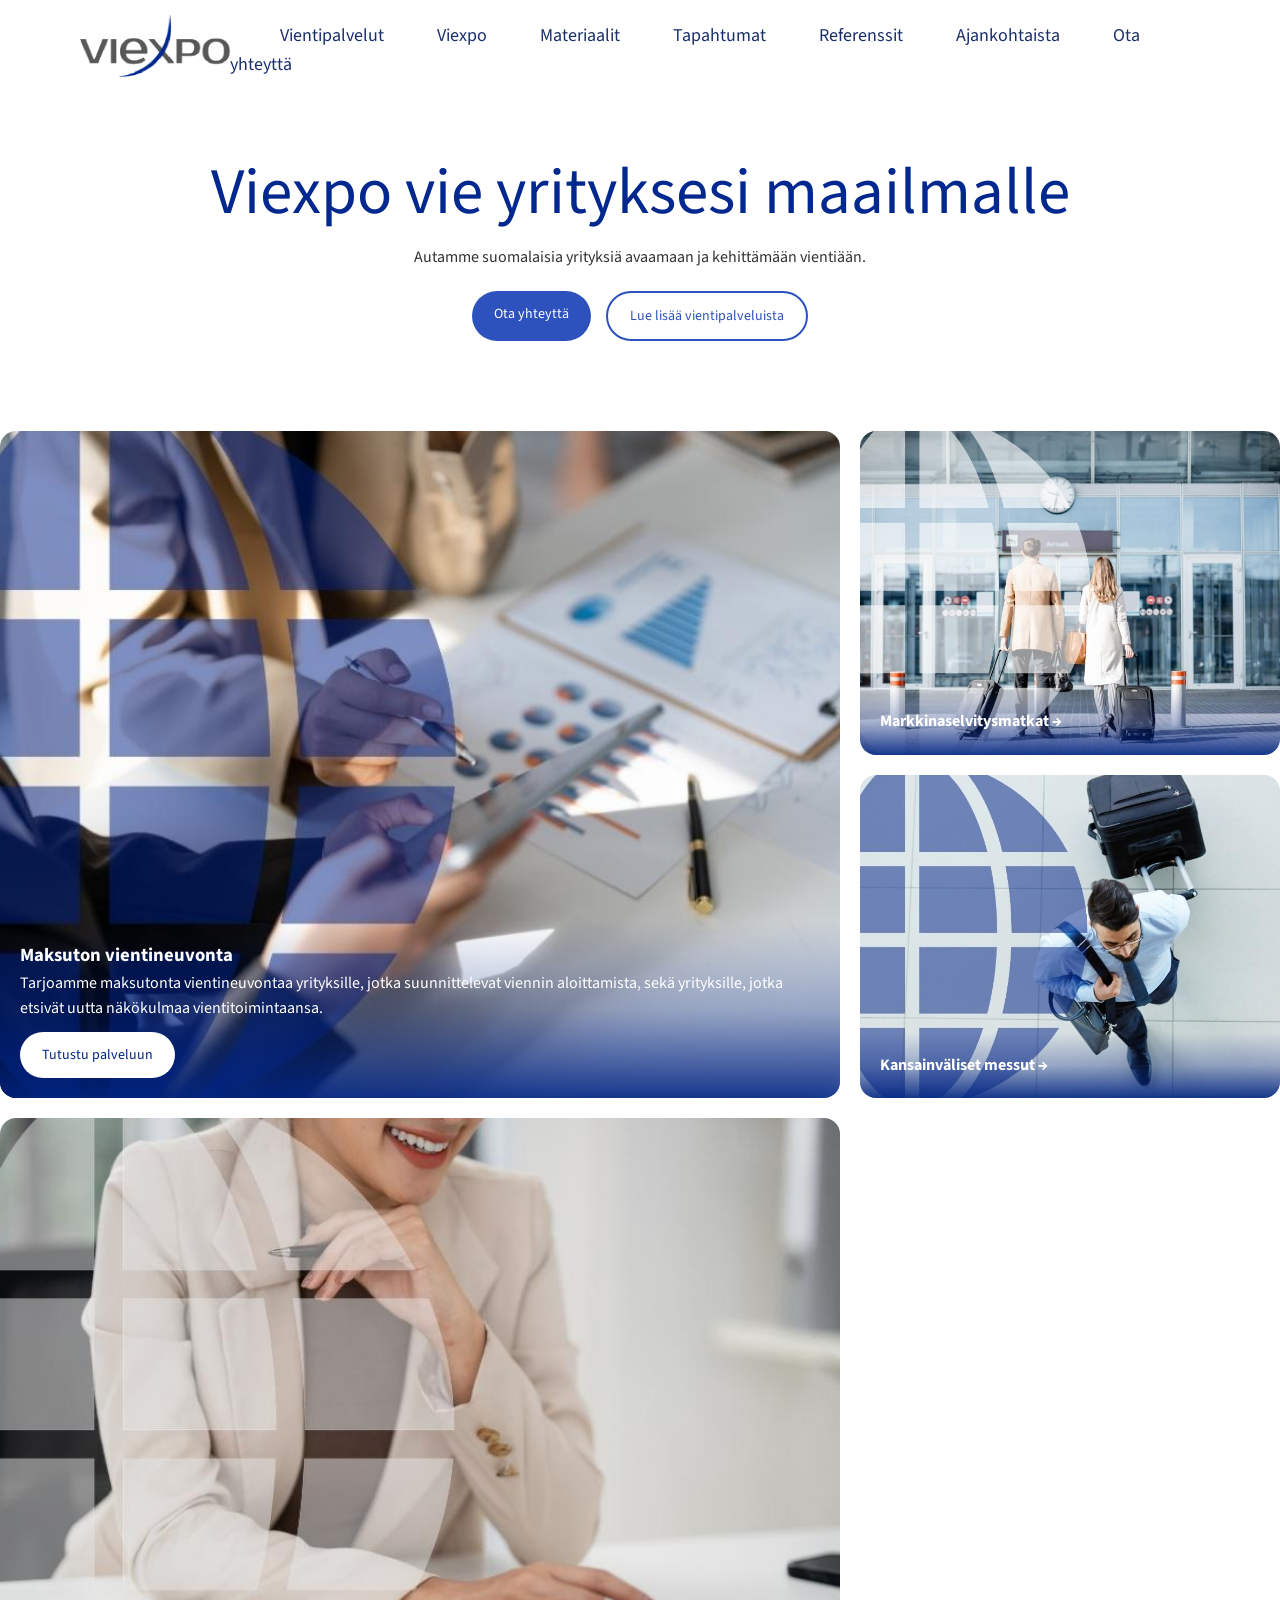
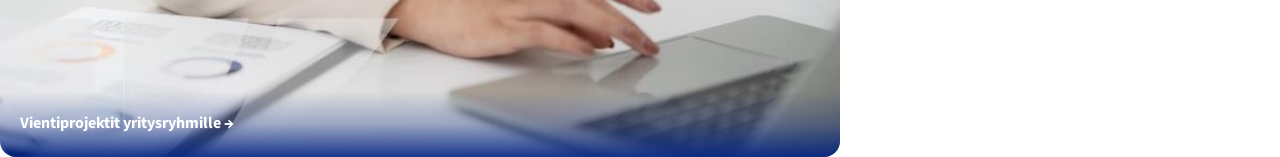
==== frontpage.html @ 3008dab7 "Front page added" ====
<!DOCTYPE html>
<html lang="en">
<head>
    <meta charset="UTF-8">
    <meta name="viewport" content="width=device-width, initial-scale=1.0">
    <title>Viexpo</title>
    <link href='https://fonts.googleapis.com/css?family=Source Sans 3' rel='stylesheet'>
    <link rel="stylesheet" href="frontpage.css">
</head>
<body>
    
<header class="header">
  <div class="container header-inner">
    <div class="logo">
      <img src="images/logo.jpg">
    </div>

    <input type="checkbox" id="menu-toggle">
    <label for="menu-toggle" class="menu-icon">
      <span></span>
      <span></span>
      <span></span>
    </label>
    
    <nav class="nav">
      <a href="#">Vientipalvelut</a>
      <a href="#">Viexpo</a>
      <a href="#">Materiaalit</a>
      <a href="#">Tapahtumat</a>
      <a href="#">Referenssit</a>
      <a href="#">Ajankohtaista</a>
      <a href="#">Ota yhteyttä</a>
    </nav>
  </div>
</header>

<section class="home-hero">
  <div class="hero-inner">

    <h1>Viexpo vie yrityksesi maailmalle</h1>

    <p>Autamme suomalaisia yrityksiä avaamaan ja kehittämään vientiään.</p>

    <div class="hero-buttons">
      <a href="#" class="button">Ota yhteyttä</a>
      <a href="#" class="button outline">Lue lisää vientipalveluista</a>
    </div>

  </div>
</section>

<section class="services container">

  <div class="grid">

    <div class="card large">
      <img src="images/vientineuvonta.jpg">
      <div class="overlay">
        <h3>Maksuton vientineuvonta</h3>
        <p>Tarjoamme maksutonta vientineuvontaa yrityksille, jotka suunnittelevat viennin aloittamista, sekä yrityksille, jotka etsivät uutta näkökulmaa vientitoimintaansa.</p>
        <a href="#" class="button light">Tutustu palveluun</a>
      </div>
    </div>

    <div class="card">
      <img src="images/markkinaselvitysmatkat.jpg">
      <div class="overlay">
        <h4>Markkinaselvitysmatkat →</h4>
      </div>
    </div>

    <div class="card">
      <img src="images/messut.jpg">
      <div class="overlay">
        <h4>Kansainväliset messut →</h4>
      </div>
    </div>

    <div class="card">
      <img src="images/vientiprojektit.jpg">
      <div class="overlay">
        <h4>Vientiprojektit yritysryhmille →</h4>
      </div>
    </div>

  </div>

</section>

</body>
</html>
---- frontpage.css ----
* {
  margin: 0;
  padding: 0;
  box-sizing: border-box;
}

#menu-toggle {
  display: none;
}

.menu-icon {
  display: none;
  flex-direction: column;
  cursor: pointer;
}

.menu-icon span {
  height: 3px;
  width: 25px;
  background: #012483;
  margin: 2px 0;
  display: block;
}

body {
  font-family: 'Source Sans 3', Arial, sans-serif;
  line-height: 1.6;
  background: #fff;
}

.container {
  width: 100%;
  max-width: 1300px;
  margin: auto;
}

.header .container {
  max-width: none; 
  width: 100%;
  padding: 15px 80px;     
}

.header-inner {
  display: flex;
  justify-content: space-between;
  align-items: center;
}

.logo img {
  width: 150px;   
  height: auto;
}

.nav a {
  margin-left: 50px;
  text-decoration: none;
  color: #1A2E6B;
  font-size: 18px;
}

.hero-card {
  display: flex;
}

.hero-text {
  background: #eef1f5;
  padding: 40px;
  border-radius: 16px;
  flex: 1;
}

.hero-text .breadcrumb {
  font-size: 24px;
  color: #012483;
}

.hero-text h1 {
  font-size: 42px;
  color: #012483;
  margin: 0px;
}

.hero-text p {
  font-size: 16px;
  max-width: 500px;
}

.button {
  display: inline-block;
  margin-top: 20px;
  padding: 12px 22px;
  background: #2e52bd;
  color: white;
  text-decoration: none;
  border-radius: 999px;
  font-size: 14px;
}

.hero-image {
  flex: 1;
}

.hero-image img {
  width: 100%;
  height: 100%;
  object-fit: cover;
  border-radius: 15px;
}

.image-row {
  display: flex;
  justify-content: left;
  gap: 10px;
  margin-bottom: 10px;
}

.image-row img {
  width: 100%;
  max-width: 300px; 
}

.content {
  margin: 60px auto;
  font-size: 16px;
  margin-bottom: 50px;
}

.content-inner {
  max-width: 800px;   
  margin: 0 auto;
  text-align: center;
}

.content h3 {
  font-size: 28px;
  color: #012483;
  text-align: left;
  font-weight: normal;
}

.text-block {
  text-align: left;   
}

.text-block p {
  margin-bottom: 15px;
  line-height: 1.7;
}

.footer {
  background: #012483;
  color: white;
  padding: 60px 40px 20px;
  position: relative;
  overflow: hidden;
  border-radius: 50px 50px 0 0;
}

.footer-container {
  display: flex;
  justify-content: space-between;
  gap: 40px;
  max-width: 1300px;
  margin: 0 auto;
}

.footer-left img {
  height: 100px;
  margin-bottom: 10px;
}

.tagline {
  margin-bottom: 20px;
  font-size: 20px;
  opacity: 0.9;
}

.footer-middle {
  display: flex;
  gap: 150px;
}

.column p {
  margin-bottom: 20px;
  font-size: 16px;
  line-height: 1.6;
}

.link {
  margin-top: 10px;
  cursor: pointer;
}

.footer-form {
  background: #fff;
  color: #111;
  padding: 25px;
  width: 350px;
}

.footer-form h3 {
  font-size: 14px;
  margin-bottom: 15px;
  color: #00288e;
}

.footer-form input {
  width: 100%;
  padding: 12px;
  margin-bottom: 20px;
  border-radius: 20px;
  border: 1px solid #ccc;
  outline: none;
}

.footer-form button {
  width: 100%;
  padding: 12px;
  border: none;
  background: #012483;
  color: white;
  border-radius: 25px;
  cursor: pointer;
}

.footer-bottom {
  text-align: center;
  margin-top: 100px;
  font-size: 16px;
}

.grid {
  display: grid;
  grid-template-columns: 2fr 1fr;
  grid-template-rows: auto auto;
  gap: 20px;
}

.card.large {
  grid-row: span 2;
}

.card {
  position: relative;
  border-radius: 16px;
  overflow: hidden;
}

.card img {
  width: 100%;
  height: 100%;
  object-fit: cover;
}

.overlay {
  position: absolute;
  bottom: 0;
  left: 0;
  width: 100%;
  padding: 20px;
  color: white; 
  background: linear-gradient(
    to top,
    rgba(1, 36, 131, 0.9),
    rgba(1, 36, 131, 0.3),
    transparent
  );
}

.button.light {
  background: white;
  color: #012483;
  margin-top: 10px;
}

.home-hero {
  padding: 40px;
  text-align: center;
  position: relative;
}

.home-hero h1 {
  font-size: 65px;
  color: #00288e;
  font-weight: normal;
}

.home-hero p {
  font-size: 16px;
  color: #333;
}

.hero-buttons {
  display: flex;
  justify-content: center;
  gap: 15px;
  flex-wrap: wrap;
  margin-bottom: 50px;
}

.button.outline {
  background: transparent;
  border: 2px solid #2e52bd;
  color: #2e52bd;
}

@media (max-width: 900px) {

  .container {
  width: 100%;
  max-width: 1100px;
  margin: 0 auto;
  padding: 0 15px; 
  }

  .header-inner {
    flex-direction: row;          
    justify-content: space-between;
    align-items: center;
  }

  .hero-card {
    flex-direction: column;
    margin-bottom: 50px;
  }

  .hero-image {
    aspect-ratio: 16 / 9;
    order: -1; 
  }

  .hero-image img {
  width: 100%;
  height: 100%;
  object-fit: cover;
  }

  .hero-text h1 {
    font-size: 28px;
  }

  .image-row {
    display: flex;
    flex-direction: row;
    gap: 12px;
  }

  .image-row img {
    width: 48%;
    max-width: none;
  }

  .content {
    margin-bottom: 50px;
  }

  .footer-container {
    flex-direction: column;
  }

  .footer-middle {
    display: block;
  }

  .footer-form {
    width: 100%;
  }
}

@media (max-width: 1024px) {

  .header .container {
    padding: 15px 20px;
  }

  .header-inner {
    display: flex;
    justify-content: space-between;
    align-items: center;
  }

  .menu-icon {
    display: flex;
    margin-left: auto;
  }

  .nav {
    position: absolute;
    top: 70px;
    left: 0;
    width: 100%;
    background: white;
    flex-direction: column;
    display: none;
    padding: 20px;
  }

  #menu-toggle:checked + .menu-icon + .nav {
    display: flex;
  }

}
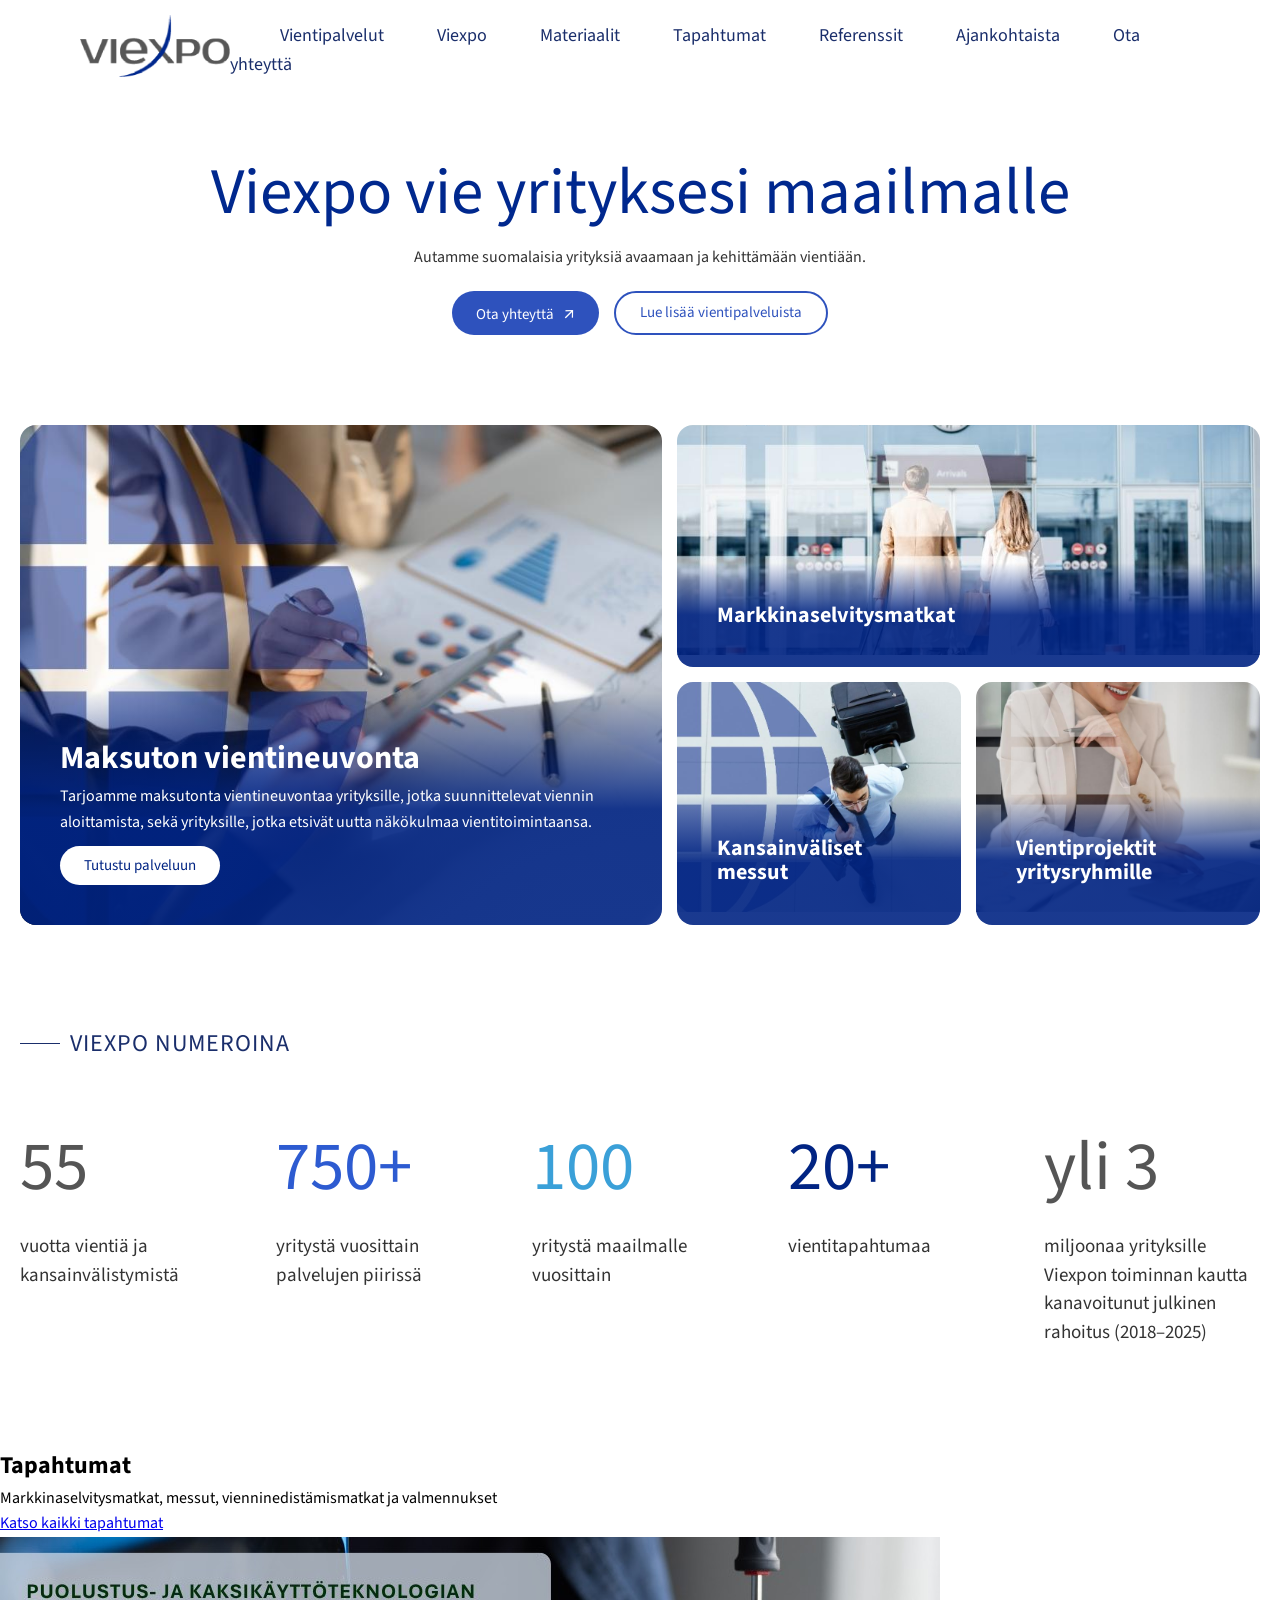
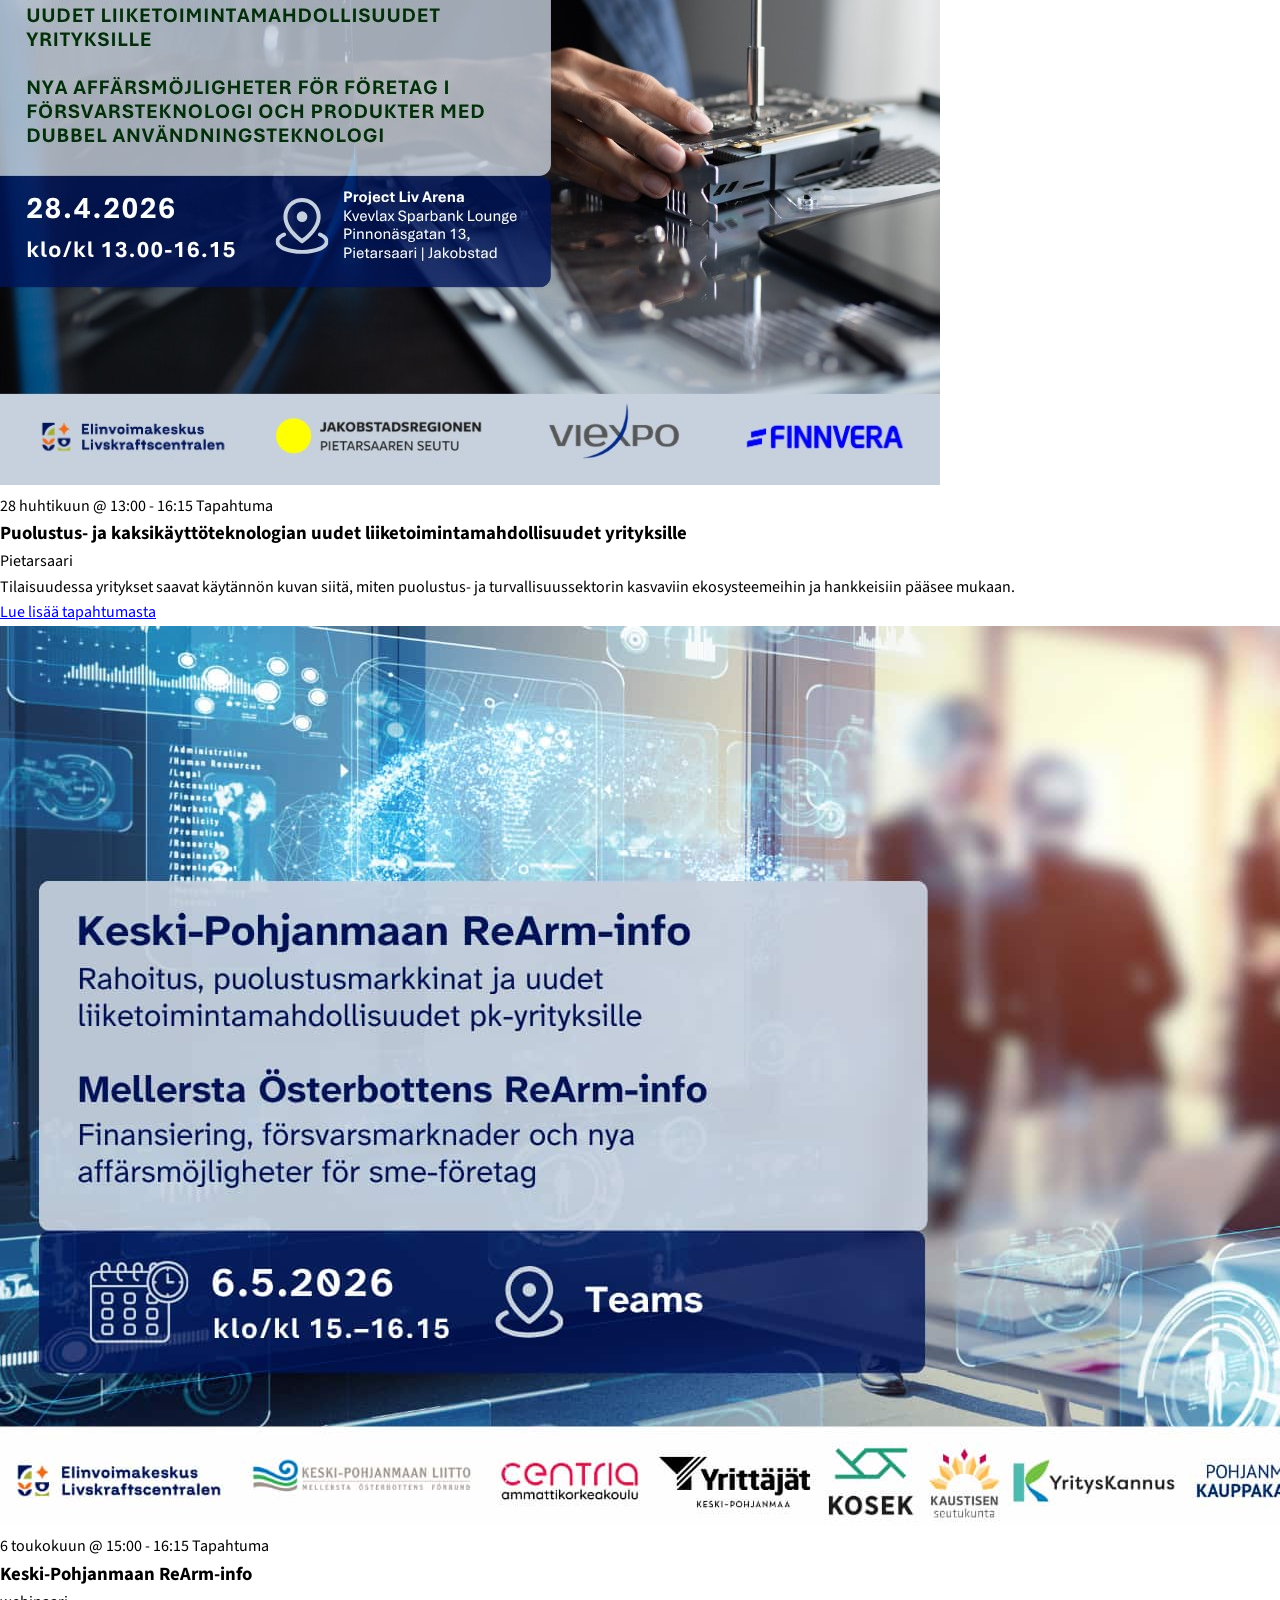
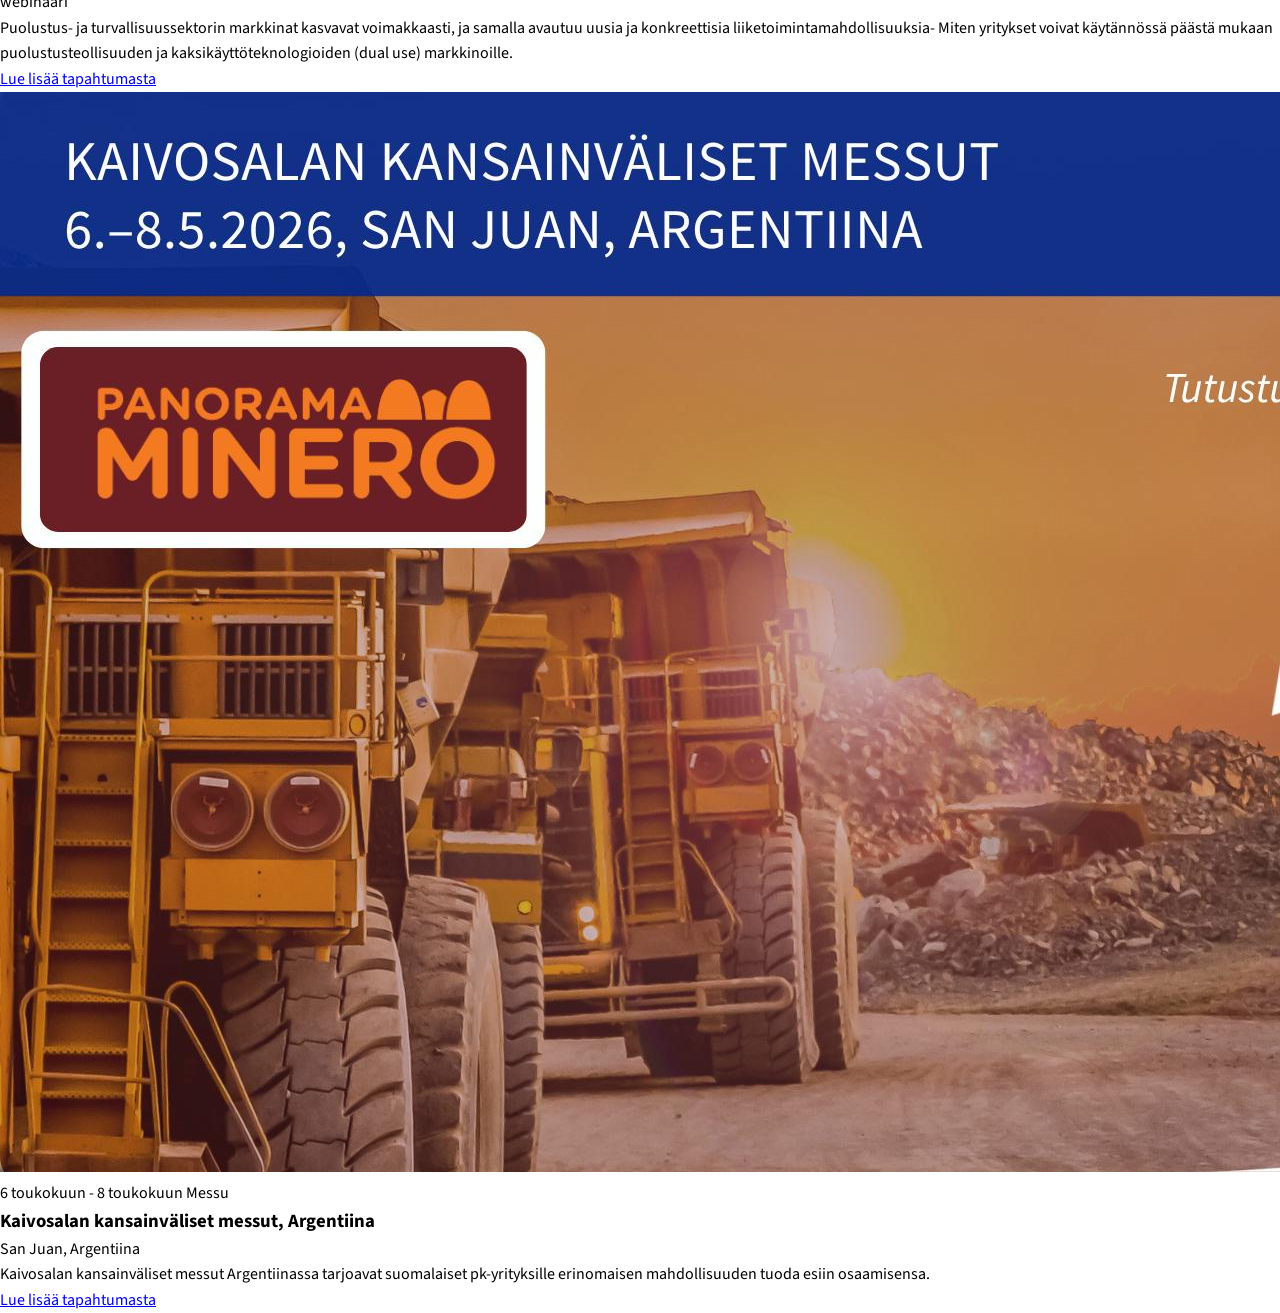
==== commit 4c154675: "New sections added" ====
--- a/frontpage.html
+++ b/frontpage.html
@@ -42,49 +42,164 @@
     <p>Autamme suomalaisia yrityksiä avaamaan ja kehittämään vientiään.</p>
 
     <div class="hero-buttons">
-      <a href="#" class="button">Ota yhteyttä</a>
+      <a href="#" class="button">Ota yhteyttä &nbsp; <span style='font-size:20px;'>&#8599;</span></a>
       <a href="#" class="button outline">Lue lisää vientipalveluista</a>
     </div>
 
   </div>
 </section>
 
-<section class="services container">
-
-  <div class="grid">
+<section class="services">
+  <div class="services-container">
+    <div class="services-grid">
 
     <div class="card large">
       <img src="images/vientineuvonta.jpg">
       <div class="overlay">
-        <h3>Maksuton vientineuvonta</h3>
+        <h2>Maksuton vientineuvonta</h2>
         <p>Tarjoamme maksutonta vientineuvontaa yrityksille, jotka suunnittelevat viennin aloittamista, sekä yrityksille, jotka etsivät uutta näkökulmaa vientitoimintaansa.</p>
         <a href="#" class="button light">Tutustu palveluun</a>
       </div>
     </div>
 
-    <div class="card">
-      <img src="images/markkinaselvitysmatkat.jpg">
-      <div class="overlay">
-        <h4>Markkinaselvitysmatkat →</h4>
-      </div>
-    </div>
-
-    <div class="card">
-      <img src="images/messut.jpg">
-      <div class="overlay">
-        <h4>Kansainväliset messut →</h4>
-      </div>
-    </div>
-
-    <div class="card">
-      <img src="images/vientiprojektit.jpg">
-      <div class="overlay">
-        <h4>Vientiprojektit yritysryhmille →</h4>
-      </div>
-    </div>
-
-  </div>
-
+    <div class="right-grid">
+
+      <div class="card">
+        <img src="images/markkinaselvitysmatkat.jpg">
+        <div class="overlay">
+          <h3>Markkinaselvitysmatkat</h3>
+        </div>
+      </div>
+
+      <div class="bottom-grid">
+        <div class="card">
+          <img src="images/messut.jpg">
+          <div class="overlay">
+            <h3>Kansainväliset messut</h3>
+          </div>
+        </div>
+
+        <div class="card">
+          <img src="images/vientiprojektit.jpg">
+          <div class="overlay">
+            <h3>Vientiprojektit yritysryhmille</h3>
+          </div>
+        </div>
+      </div>
+
+    </div>
+
+    </div>
+  </div>
+</section>
+
+<section class="numbers">
+  <div class="numbers-container">
+
+    <div class="numbers-header">
+      <span class="line"></span>
+      <p>VIEXPO NUMEROINA</p>
+    </div>
+
+    <div class="numbers-grid">
+
+      <div class="number-item">
+        <h2>55</h2>
+        <p>vuotta vientiä ja kansainvälistymistä</p>
+      </div>
+
+      <div class="number-item">
+        <h2>750+</h2>
+        <p>yritystä vuosittain palvelujen piirissä</p>
+      </div>
+
+      <div class="number-item">
+        <h2>100</h2>
+        <p>yritystä maailmalle vuosittain</p>
+      </div>
+
+      <div class="number-item">
+        <h2>20+</h2>
+        <p>vientitapahtumaa</p>
+      </div>
+
+      <div class="number-item">
+        <h2>yli 3</h2>
+        <p>miljoonaa yrityksille Viexpon toiminnan kautta kanavoitunut julkinen rahoitus (2018–2025)</p>
+      </div>
+
+    </div>
+
+  </div>
+</section>
+
+<section class="events">
+  <div class="events-container">
+
+    <div class="events-header">
+      <h2>Tapahtumat</h2>
+      <p class="subtitle">
+        Markkinaselvitysmatkat, messut, vienninedistämismatkat ja valmennukset
+      </p>
+      <a href="#" class="all-link">Katso kaikki tapahtumat</a>
+    </div>
+
+    <div class="events-grid">
+
+      <div class="event-card">
+        <img src="images/tapahtuma1.jpg" alt="">
+
+        <div class="event-body">
+          <div class="meta">
+            <span>28 huhtikuun @ 13:00 - 16:15</span>
+            <span class="badge">Tapahtuma</span>
+          </div>
+
+          <h3>Puolustus- ja kaksikäyttöteknologian uudet liiketoimintamahdollisuudet yrityksille</h3>
+
+          <p class="location">Pietarsaari</p>
+
+          <p class="desc">
+            Tilaisuudessa yritykset saavat käytännön kuvan siitä, miten puolustus- ja turvallisuussektorin kasvaviin ekosysteemeihin ja hankkeisiin pääsee mukaan.
+          </p>
+
+          <a href="#" class="read-more">Lue lisää tapahtumasta</a>
+        </div>
+      </div>
+
+      <div class="event-card">
+        <img src="images/tapahtuma2.jpg" alt="">
+        <div class="event-body">
+          <div class="meta">
+            <span>6 toukokuun @ 15:00 - 16:15</span>
+            <span class="badge">Tapahtuma</span>
+          </div>
+
+          <h3>Keski-Pohjanmaan ReArm-info</h3>
+          <p class="location">webinaari</p>
+          <p class="desc">Puolustus- ja turvallisuussektorin markkinat kasvavat voimakkaasti, ja samalla avautuu uusia ja konkreettisia liiketoimintamahdollisuuksia- Miten yritykset voivat käytännössä päästä mukaan puolustusteollisuuden ja kaksikäyttöteknologioiden (dual use) markkinoille.</p>
+          <a href="#" class="read-more">Lue lisää tapahtumasta</a>
+        </div>
+      </div>
+
+      <div class="event-card">
+        <img src="images/tapahtuma3.jpg" alt="">
+        <div class="event-body">
+          <div class="meta">
+            <span>6 toukokuun - 8 toukokuun</span>
+            <span class="badge blue">Messu</span>
+          </div>
+
+          <h3>Kaivosalan kansainväliset messut, Argentiina</h3>
+          <p class="location">San Juan, Argentiina</p>
+          <p class="desc">Kaivosalan kansainväliset messut Argentiinassa tarjoavat suomalaiset pk-yrityksille erinomaisen mahdollisuuden tuoda esiin osaamisensa.</p>
+          <a href="#" class="read-more">Lue lisää tapahtumasta</a>
+        </div>
+      </div>
+
+    </div>
+
+  </div>
 </section>
 
 </body>
--- a/frontpage.css
+++ b/frontpage.css
@@ -58,93 +58,16 @@
   font-size: 18px;
 }
 
-.hero-card {
-  display: flex;
-}
-
-.hero-text {
-  background: #eef1f5;
-  padding: 40px;
-  border-radius: 16px;
-  flex: 1;
-}
-
-.hero-text .breadcrumb {
-  font-size: 24px;
-  color: #012483;
-}
-
-.hero-text h1 {
-  font-size: 42px;
-  color: #012483;
-  margin: 0px;
-}
-
-.hero-text p {
-  font-size: 16px;
-  max-width: 500px;
-}
-
 .button {
   display: inline-block;
   margin-top: 20px;
-  padding: 12px 22px;
+  padding: 12px 24px;
   background: #2e52bd;
   color: white;
   text-decoration: none;
   border-radius: 999px;
-  font-size: 14px;
-}
-
-.hero-image {
-  flex: 1;
-}
-
-.hero-image img {
-  width: 100%;
-  height: 100%;
-  object-fit: cover;
-  border-radius: 15px;
-}
-
-.image-row {
-  display: flex;
-  justify-content: left;
-  gap: 10px;
-  margin-bottom: 10px;
-}
-
-.image-row img {
-  width: 100%;
-  max-width: 300px; 
-}
-
-.content {
-  margin: 60px auto;
-  font-size: 16px;
-  margin-bottom: 50px;
-}
-
-.content-inner {
-  max-width: 800px;   
-  margin: 0 auto;
-  text-align: center;
-}
-
-.content h3 {
-  font-size: 28px;
-  color: #012483;
-  text-align: left;
-  font-weight: normal;
-}
-
-.text-block {
-  text-align: left;   
-}
-
-.text-block p {
-  margin-bottom: 15px;
-  line-height: 1.7;
+  font-size: 15px;
+  line-height: 1;
 }
 
 .footer {
@@ -169,12 +92,6 @@
   margin-bottom: 10px;
 }
 
-.tagline {
-  margin-bottom: 20px;
-  font-size: 20px;
-  opacity: 0.9;
-}
-
 .footer-middle {
   display: flex;
   gap: 150px;
@@ -229,15 +146,38 @@
   font-size: 16px;
 }
 
-.grid {
+.services-container {
+  max-width: 1300px;   
+  margin: 0 auto;     
+  padding: 0 20px;     
+}
+
+.services-grid {
   display: grid;
-  grid-template-columns: 2fr 1fr;
-  grid-template-rows: auto auto;
-  gap: 20px;
-}
-
-.card.large {
-  grid-row: span 2;
+  grid-template-columns: 1.1fr 1fr;
+  gap: 15px;
+}
+
+.services-grid h2{
+  font-size: 32px;
+}
+
+.services-grid h3{
+  font-size: 22px;
+  line-height: 1.1;
+  
+}
+
+.right-grid {
+  display: grid;
+  grid-template-rows: 1fr 1fr;
+  gap: 15px;
+}
+
+.bottom-grid {
+  display: grid;
+  grid-template-columns: 1fr 1fr;
+  gap: 15px;
 }
 
 .card {
@@ -248,8 +188,16 @@
 
 .card img {
   width: 100%;
+  height: 230px;
+  object-fit: cover;
+}
+
+.card.large {
+  height: 500px;
+}
+
+.card.large img {
   height: 100%;
-  object-fit: cover;
 }
 
 .overlay {
@@ -257,14 +205,67 @@
   bottom: 0;
   left: 0;
   width: 100%;
-  padding: 20px;
-  color: white; 
+  padding: 40px;
+  color: white;
+
   background: linear-gradient(
     to top,
     rgba(1, 36, 131, 0.9),
-    rgba(1, 36, 131, 0.3),
+    rgba(1, 36, 131, 0.9),
     transparent
   );
+}
+
+.numbers {
+  padding: 100px 20px;
+}
+
+.numbers-container {
+  max-width: 1300px;
+  margin: 0 auto;
+}
+
+.numbers-header {
+  display: flex;
+  align-items: center;
+  gap: 10px;
+  margin-bottom: 50px;
+}
+
+.numbers-header .line {
+  width: 40px;
+  height: 1px;
+  background: #1a2e6b;
+}
+
+.numbers-header p {
+  color: #1a2e6b;
+  font-size: 24px;
+  letter-spacing: 1px;
+}
+
+.numbers-grid {
+  display: grid;
+  grid-template-columns: repeat(5, 1fr);
+  gap: 40px;
+}
+
+.number-item h2 {
+  font-size: 69px;
+  font-weight: 400;
+  margin-bottom: 10px;
+}
+
+.number-item:nth-child(1) h2 { color: #555; }
+.number-item:nth-child(2) h2 { color: #2d5bd1; }
+.number-item:nth-child(3) h2 { color: #3aa0d8; }
+.number-item:nth-child(4) h2 { color: #012483; }
+.number-item:nth-child(5) h2 { color: #555; }
+
+.number-item p {
+  font-size: 19px;
+  color: #333;
+  line-height: 1.5;
 }
 
 .button.light {
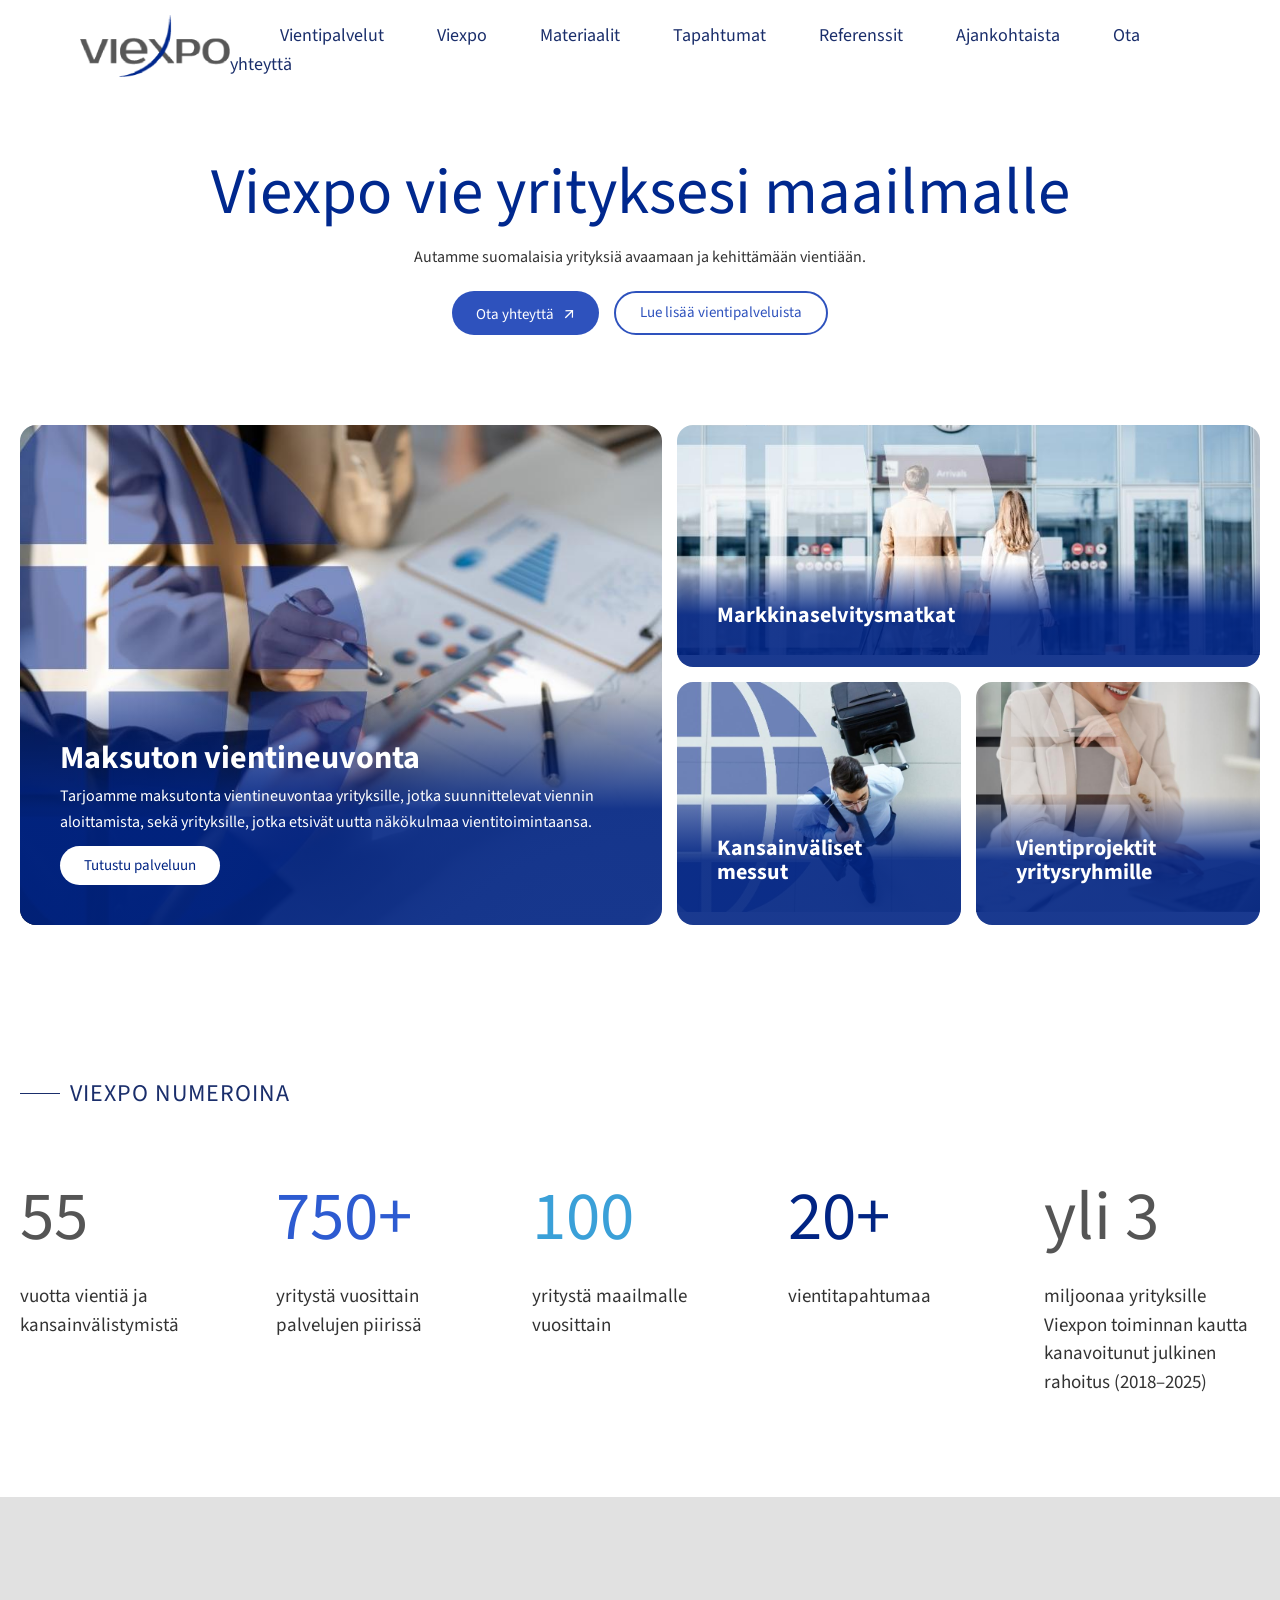
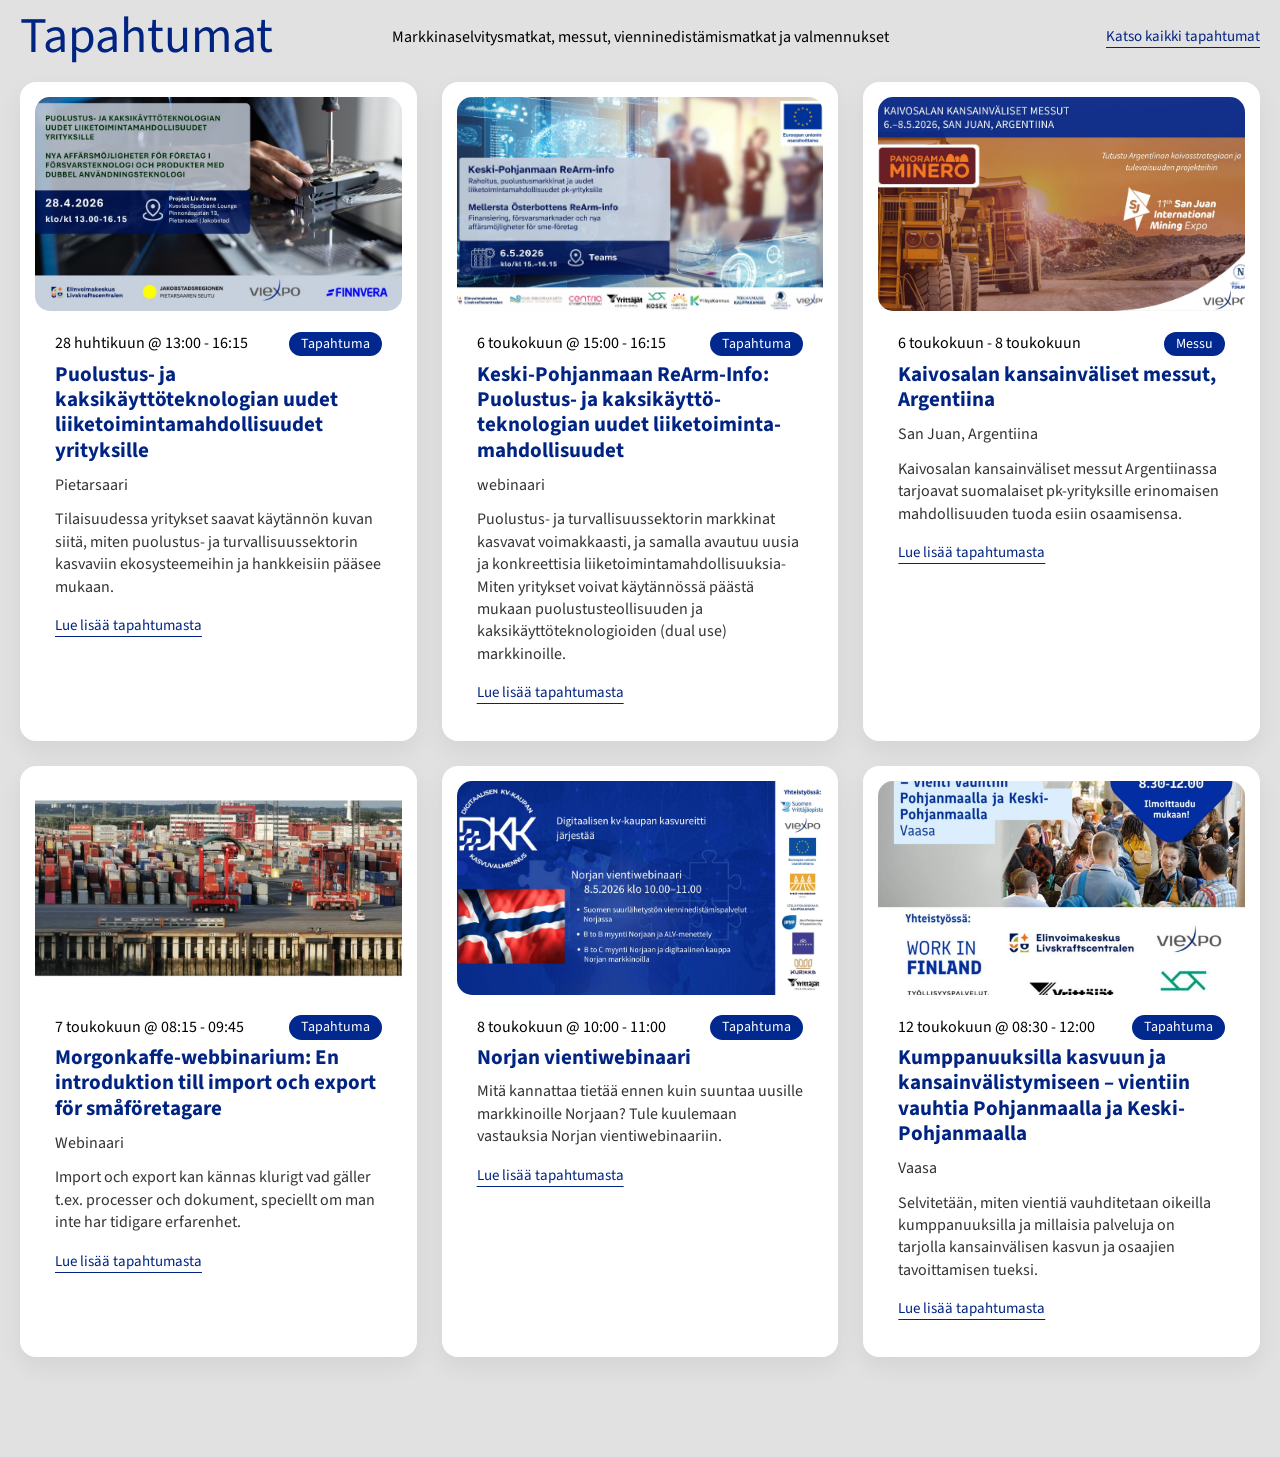
==== commit 3277bc0d: "Content added" ====
--- a/frontpage.html
+++ b/frontpage.html
@@ -175,7 +175,7 @@
             <span class="badge">Tapahtuma</span>
           </div>
 
-          <h3>Keski-Pohjanmaan ReArm-info</h3>
+          <h3>Keski-Pohjanmaan ReArm-Info: Puolustus- ja kaksikäyttö­teknologian uudet liiketoiminta­mahdollisuudet</h3>
           <p class="location">webinaari</p>
           <p class="desc">Puolustus- ja turvallisuussektorin markkinat kasvavat voimakkaasti, ja samalla avautuu uusia ja konkreettisia liiketoimintamahdollisuuksia- Miten yritykset voivat käytännössä päästä mukaan puolustusteollisuuden ja kaksikäyttöteknologioiden (dual use) markkinoille.</p>
           <a href="#" class="read-more">Lue lisää tapahtumasta</a>
@@ -187,7 +187,7 @@
         <div class="event-body">
           <div class="meta">
             <span>6 toukokuun - 8 toukokuun</span>
-            <span class="badge blue">Messu</span>
+            <span class="badge">Messu</span>
           </div>
 
           <h3>Kaivosalan kansainväliset messut, Argentiina</h3>
@@ -197,6 +197,54 @@
         </div>
       </div>
 
+      <div class="event-card">
+        <img src="images/tapahtuma4.jpg" alt="">
+
+        <div class="event-body">
+          <div class="meta">
+            <span>7 toukokuun @ 08:15 - 09:45</span>
+            <span class="badge">Tapahtuma</span>
+          </div>
+
+          <h3>Morgonkaffe-webbinarium: En introduktion till import och export för småföretagare</h3>
+
+          <p class="location">Webinaari</p>
+
+          <p class="desc">Import och export kan kännas klurigt vad gäller t.ex. processer och dokument, speciellt om man inte har tidigare erfarenhet.</p>
+
+          <a href="#" class="read-more">Lue lisää tapahtumasta</a>
+        </div>
+      </div>
+
+      <div class="event-card">
+        <img src="images/tapahtuma5.jpg" alt="">
+        <div class="event-body">
+          <div class="meta">
+            <span>8 toukokuun @ 10:00 - 11:00</span>
+            <span class="badge">Tapahtuma</span>
+          </div>
+
+          <h3>Norjan vientiwebinaari</h3>
+          <p class="desc">Mitä kannattaa tietää ennen kuin suuntaa uusille markkinoille Norjaan? Tule kuulemaan vastauksia Norjan vientiwebinaariin.</p>
+          <a href="#" class="read-more">Lue lisää tapahtumasta</a>
+        </div>
+      </div>
+
+      <div class="event-card">
+        <img src="images/tapahtuma6.jpg" alt="">
+        <div class="event-body">
+          <div class="meta">
+            <span>12 toukokuun @ 08:30 - 12:00</span>
+            <span class="badge blue">Tapahtuma</span>
+          </div>
+
+          <h3>Kumppanuuksilla kasvuun ja kansainvälistymiseen – vientiin vauhtia Pohjanmaalla ja Keski-Pohjanmaalla</h3>
+          <p class="location">Vaasa</p>
+          <p class="desc">Selvitetään, miten vientiä vauhditetaan oikeilla kumppanuuksilla ja millaisia palveluja on tarjolla kansainvälisen kasvun ja osaajien tavoittamisen tueksi.</p>
+          <a href="#" class="read-more">Lue lisää tapahtumasta</a>
+        </div>
+      </div>
+
     </div>
 
   </div>
--- a/frontpage.css
+++ b/frontpage.css
@@ -229,6 +229,7 @@
   display: flex;
   align-items: center;
   gap: 10px;
+  margin-top: 50px;
   margin-bottom: 50px;
 }
 
@@ -266,6 +267,112 @@
   font-size: 19px;
   color: #333;
   line-height: 1.5;
+}
+
+.events {
+  padding: 100px 20px;
+  background: #E1E1E1;
+}
+
+.events-container {
+  max-width: 1300px;
+  margin: 0 auto;
+}
+
+.events-header {
+  display: grid;
+  grid-template-columns: 1fr 2fr 1fr;
+  align-items: center;
+  margin-bottom: 5px;
+}
+
+.events-header h2 {
+  font-size: 50px;
+  color: #012483;
+  font-weight: normal;
+}
+
+.subtitle {
+  text-align: center;
+  font-size: 16px;
+}
+
+.all-link {
+  text-align: right;
+  font-size: 15px;
+  color: #012483;
+  text-decoration: underline;
+  text-underline-offset: 6px;
+}
+
+.events-grid {
+  display: grid;
+  grid-template-columns: repeat(3, 1fr);
+  gap: 25px;
+}
+
+.event-card {
+  background: #fff;
+  border-radius: 16px;
+  overflow: hidden;
+  box-shadow: 0 10px 25px rgba(0,0,0,0.06);
+  display: flex;
+  flex-direction: column;
+  padding: 15px;
+}
+
+.event-card img {
+  width: 100%;
+  height: 214px;
+  object-fit: cover;
+  border-radius: 15px;
+}
+
+.event-body {
+  padding: 20px;
+}
+
+.meta {
+  display: flex;
+  justify-content: space-between;
+  align-items: center;
+  font-size: 16px;
+  margin-bottom: 5px;
+}
+
+.badge {
+  background: #00288e;
+  color: white;
+  padding: 1px 12px;
+  border-radius: 20px;
+  font-size: 14px;
+}
+
+.event-body h3 {
+  font-size: 21px;
+  margin-bottom: 10px;
+  color: #012483;
+  line-height: 1.2;
+}
+
+.location {
+  font-size: 16px;
+  color: #333;
+  margin-bottom: 10px;
+}
+
+.desc {
+  font-size: 16px;
+  color: #333;
+  margin-bottom: 15px;
+  line-height: 1.4;
+}
+
+.read-more {
+  font-size: 15px;
+  color: #012483;
+  text-decoration: underline;
+  text-underline-offset: 6px;
 }
 
 .button.light {
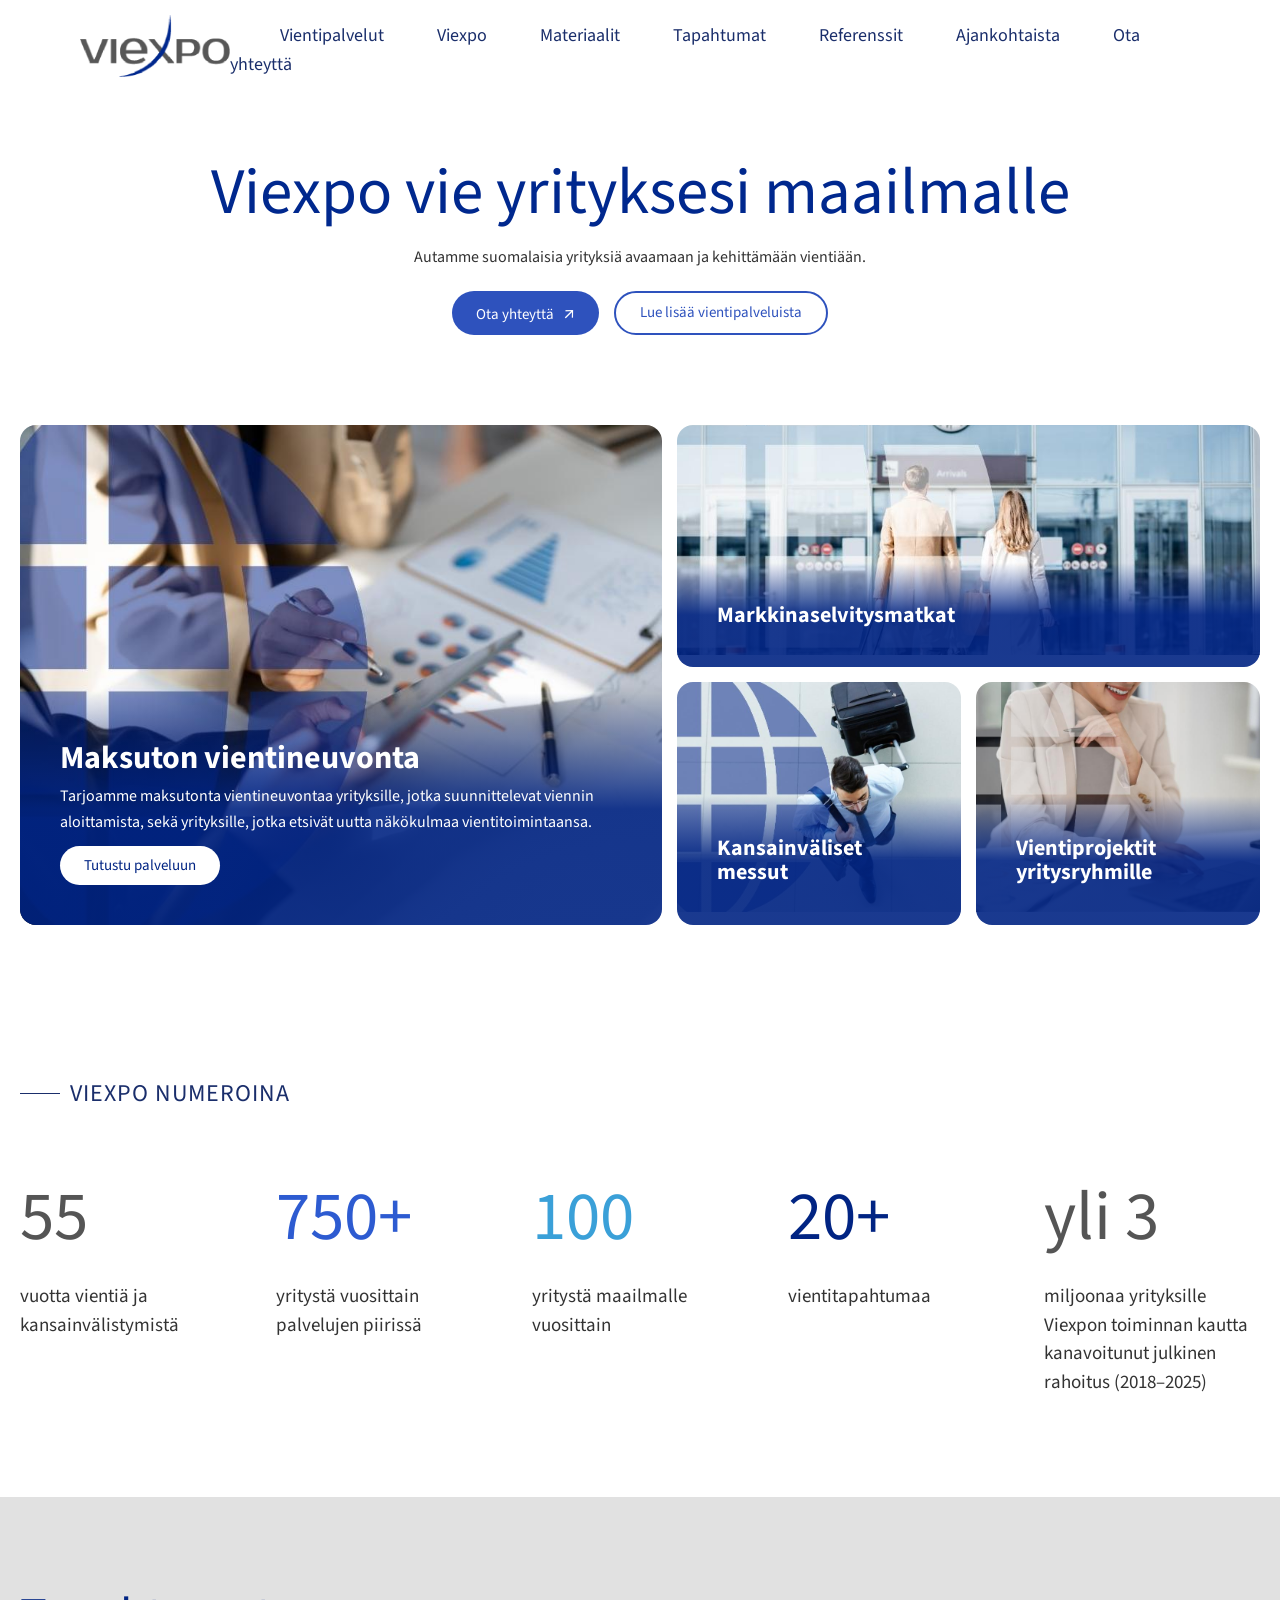
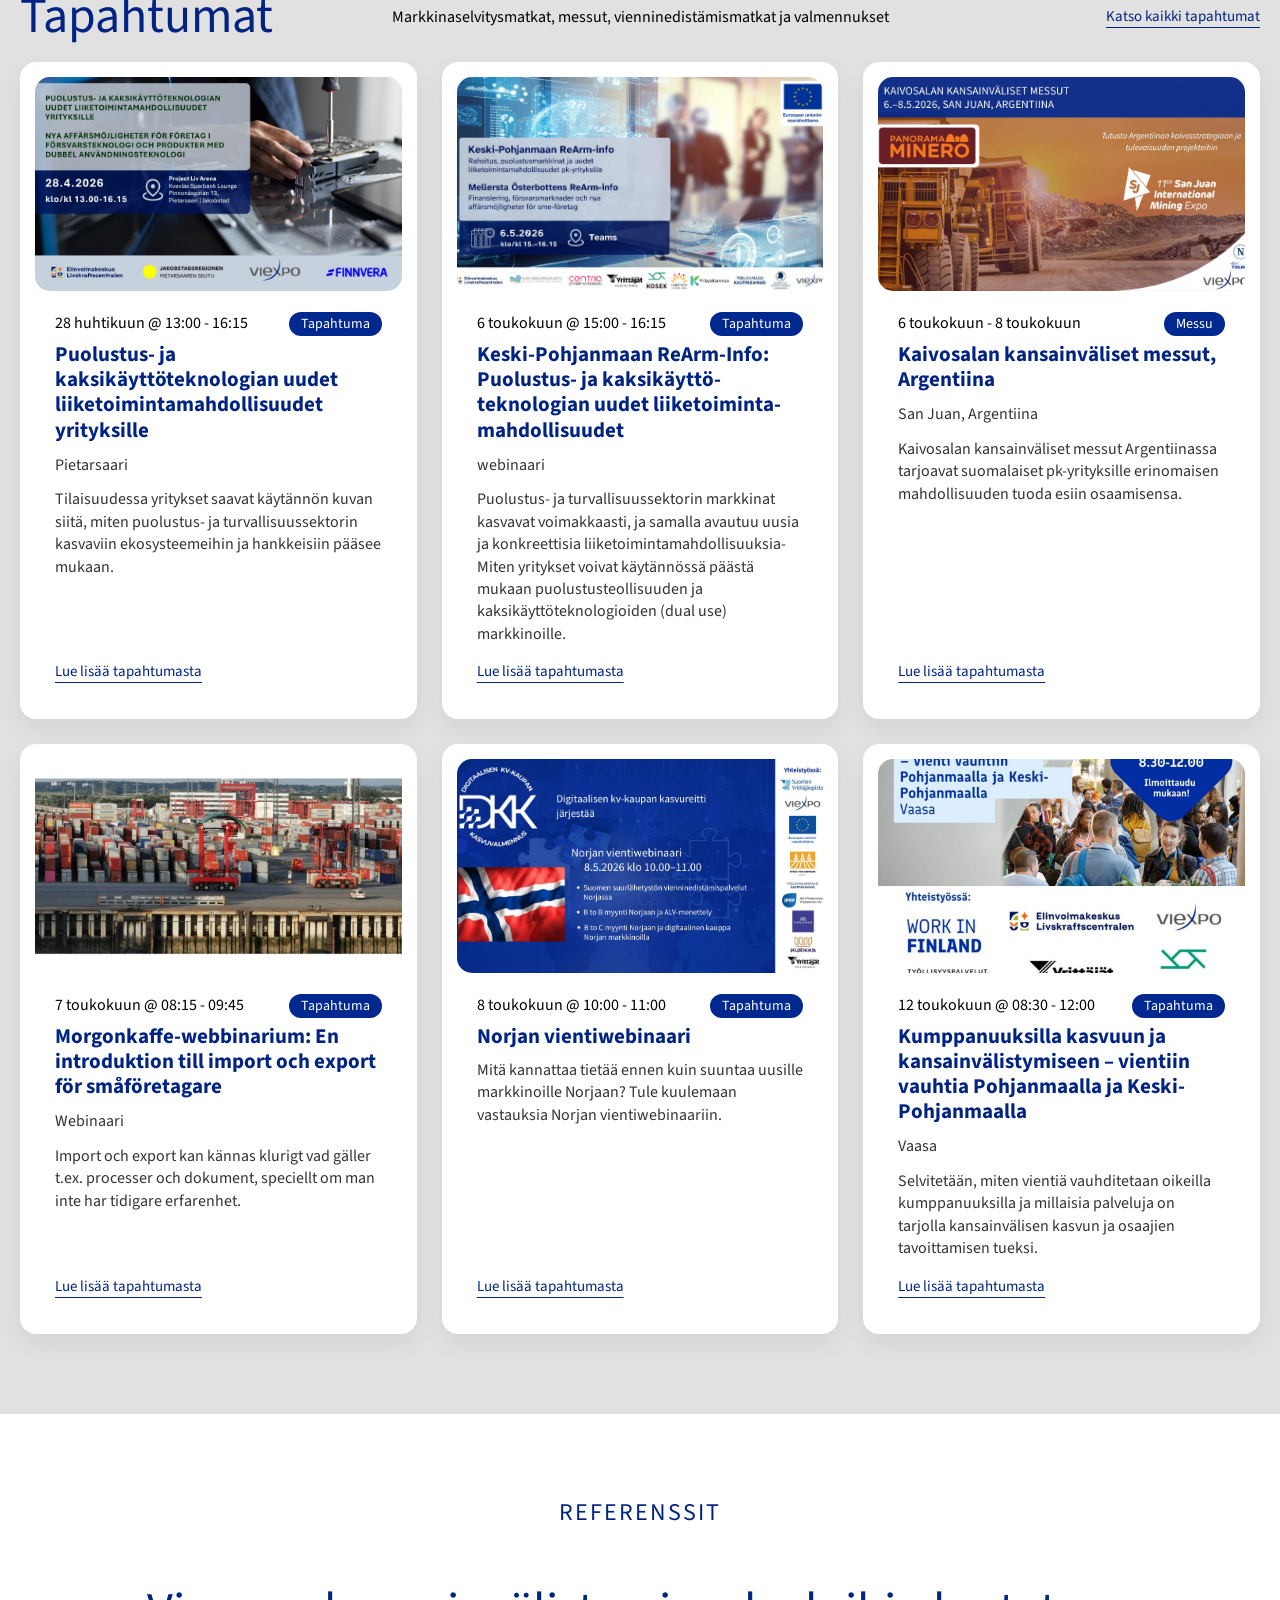
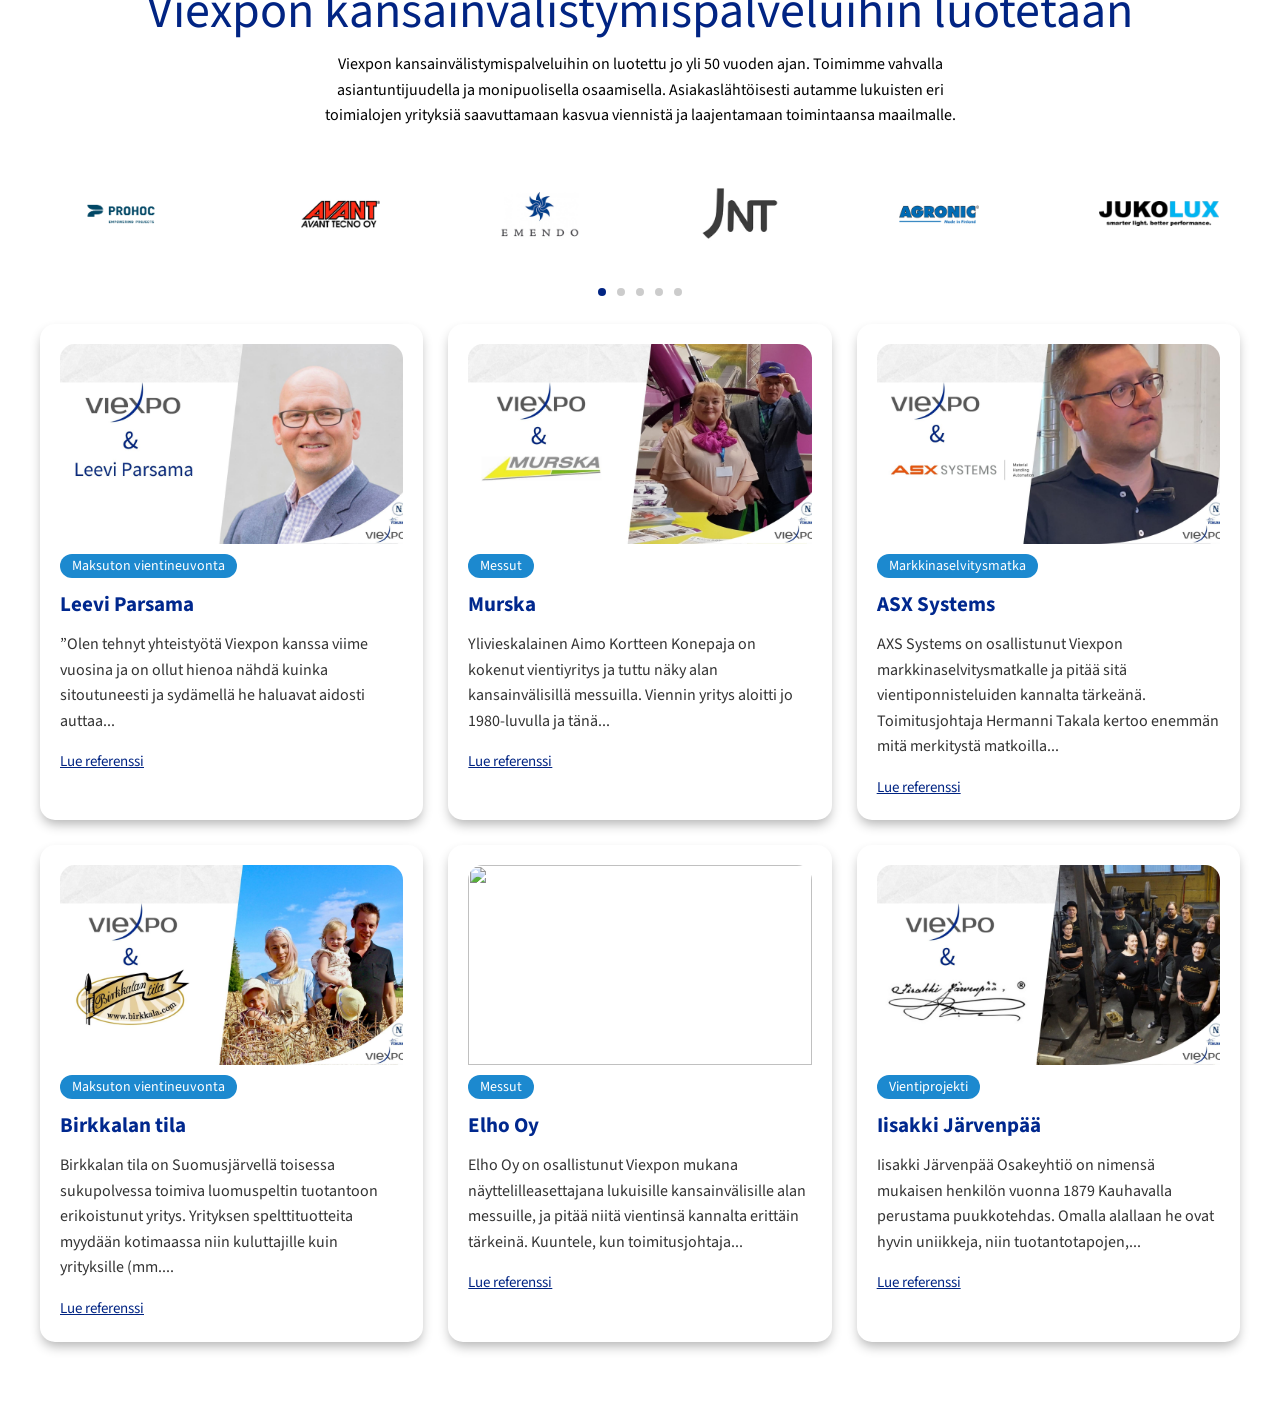
==== commit a9796bb4: "New section added" ====
--- a/frontpage.html
+++ b/frontpage.html
@@ -250,5 +250,120 @@
   </div>
 </section>
 
+<section class="references">
+
+  <div class="references-container">
+
+    <div class="ref-header">
+      <p class="ref-label">REFERENSSIT</p>
+      <h2>Viexpon kansainvälistymispalveluihin luotetaan</h2>
+      <p class="ref-desc">
+        Viexpon kansainvälistymispalveluihin on luotettu jo yli 50 vuoden ajan. Toimimme vahvalla asiantuntijuudella ja monipuolisella osaamisella. Asiakaslähtöisesti autamme lukuisten eri toimialojen yrityksiä saavuttamaan kasvua viennistä ja laajentamaan toimintaansa maailmalle.
+      </p>
+    </div>
+
+    <div class="ref-logos">
+      <img src="images/prohoc.png">
+      <img src="images/avant.png">
+      <img src="images/emendo.png">
+      <img src="images/jnt.png">
+      <img src="images/agronic.png">
+      <img src="images/jukolux.png">
+    </div>
+
+    <div class="ref-dots">
+      <span class="active"></span>
+      <span></span>
+      <span></span>
+      <span></span>
+      <span></span>
+    </div>
+
+    <div class="ref-grid">
+
+      <div class="ref-card">
+        <img src="images/Leevi-Parsama.jpg">
+
+        <div class="ref-body">
+          <span class="tag">Maksuton vientineuvonta</span>
+          <h3>Leevi Parsama</h3>
+
+          <p>”Olen tehnyt yhteistyötä Viexpon kanssa viime vuosina ja on ollut hienoa nähdä kuinka sitoutuneesti ja sydämellä he haluavat aidosti auttaa...</p>
+
+          <a href="#">Lue referenssi</a>
+        </div>
+      </div>
+
+      <div class="ref-card">
+        <img src="images/Murska.jpg">
+
+        <div class="ref-body">
+          <span class="tag">Messut</span>
+          <h3>Murska</h3>
+
+          <p>Ylivieskalainen Aimo Kortteen Konepaja on kokenut vientiyritys ja tuttu näky alan kansainvälisillä messuilla. Viennin yritys aloitti jo 1980-luvulla ja tänä...</p>
+
+          <a href="#">Lue referenssi</a>
+        </div>
+      </div>
+
+      <div class="ref-card">
+        <img src="images/ASX-Systems.jpg">
+
+        <div class="ref-body">
+          <span class="tag">Markkinaselvitysmatka</span>
+          <h3>ASX Systems</h3>
+
+          <p>AXS Systems on osallistunut Viexpon markkinaselvitysmatkalle ja pitää sitä vientiponnisteluiden kannalta tärkeänä. Toimitusjohtaja Hermanni Takala kertoo enemmän mitä merkitystä matkoilla...</p>
+
+          <a href="#">Lue referenssi</a>
+        </div>
+      </div>
+
+      <div class="ref-card">
+        <img src="images/Birkkala.jpg">
+
+        <div class="ref-body">
+          <span class="tag">Maksuton vientineuvonta</span>
+          <h3>Birkkalan tila</h3>
+
+          <p>Birkkalan tila on Suomusjärvellä toisessa sukupolvessa toimiva luomuspeltin tuotantoon erikoistunut yritys. Yrityksen spelttituotteita myydään kotimaassa niin kuluttajille kuin yrityksille (mm....</p>
+
+          <a href="#">Lue referenssi</a>
+        </div>
+      </div>
+
+      <div class="ref-card">
+        <img src="images/Elho.jpg">
+
+        <div class="ref-body">
+          <span class="tag">Messut</span>
+          <h3>Elho Oy</h3>
+
+          <p>Elho Oy on osallistunut Viexpon mukana näyttelilleasettajana lukuisille kansainvälisille alan messuille, ja pitää niitä vientinsä kannalta erittäin tärkeinä. Kuuntele, kun toimitusjohtaja...</p>
+
+          <a href="#">Lue referenssi</a>
+        </div>
+      </div>
+
+      <div class="ref-card">
+        <img src="images/iisakki.jpg">
+
+        <div class="ref-body">
+          <span class="tag">Vientiprojekti</span>
+          <h3>Iisakki Järvenpää</h3>
+
+          <p>Iisakki Järvenpää Osakeyhtiö on nimensä mukaisen henkilön vuonna 1879 Kauhavalla perustama puukkotehdas. Omalla alallaan he ovat hyvin uniikkeja, niin tuotantotapojen,...</p>
+
+          <a href="#">Lue referenssi</a>
+        </div>
+      </div>
+
+    </div>
+
+  </div>
+
+</section>
+
 </body>
 </html>
--- a/frontpage.css
+++ b/frontpage.css
@@ -1,3 +1,4 @@
+/* Runko */
 * {
   margin: 0;
   padding: 0;
@@ -70,6 +71,7 @@
   line-height: 1;
 }
 
+/* Footer */
 .footer {
   background: #012483;
   color: white;
@@ -146,6 +148,7 @@
   font-size: 16px;
 }
 
+/* Palvelut */
 .services-container {
   max-width: 1300px;   
   margin: 0 auto;     
@@ -216,6 +219,7 @@
   );
 }
 
+/* Viexpo numeroina */
 .numbers {
   padding: 100px 20px;
 }
@@ -269,8 +273,9 @@
   line-height: 1.5;
 }
 
+/* Tapahtumat */
 .events {
-  padding: 100px 20px;
+  padding: 80px 20px;
   background: #E1E1E1;
 }
 
@@ -330,6 +335,9 @@
 
 .event-body {
   padding: 20px;
+  display: flex;
+  flex-direction: column;
+  flex: 1;
 }
 
 .meta {
@@ -373,6 +381,7 @@
   color: #012483;
   text-decoration: underline;
   text-underline-offset: 6px;
+  margin-top: auto;
 }
 
 .button.light {
@@ -410,6 +419,120 @@
   background: transparent;
   border: 2px solid #2e52bd;
   color: #2e52bd;
+}
+
+/* Referenssit */
+.references {
+  padding: 80px 20px;
+  background: #FFF;
+  text-align: center;
+}
+
+.references-container {
+  max-width: 1200px;
+  margin: 0 auto;
+}
+
+.ref-label {
+  font-size: 24px;
+  color: #012483;
+  letter-spacing: 2px;
+  margin-bottom: 40px;
+}
+
+.ref-header h2 {
+  font-size: 50px;
+  color: #012483;
+  font-weight: normal;
+}
+
+.ref-desc {
+  max-width: 650px;
+  margin: 0 auto 40px;
+  font-size: 16px;
+}
+
+.ref-logos {
+  display: flex;
+  justify-content: center;
+  gap: 120px;
+  align-items: center;
+  flex-wrap: wrap;
+  margin-bottom: 20px;
+}
+
+.ref-logos img {
+  height: 90px;
+  width: auto;
+  max-width: 120px;
+  object-fit: contain;
+}
+
+.ref-dots {
+  margin-bottom: 20px;
+}
+
+.ref-dots span {
+  display: inline-block;
+  width: 8px;
+  height: 8px;
+  background: #ccc;
+  border-radius: 50%;
+  margin: 0 4px;
+}
+
+.ref-dots .active {
+  background: #012483;
+}
+
+.ref-grid {
+  display: grid;
+  grid-template-columns: repeat(3, 1fr);
+  gap: 25px;
+}
+
+.ref-card {
+  background: white;
+  border-radius: 15px;
+  overflow: hidden;
+  text-align: left;
+  box-shadow: 0 6px 12px -2px rgba(0,0,0,0.3);
+  padding: 20px;
+}
+
+.ref-card img {
+  width: 100%;
+  height: 200px;
+  object-fit: cover;
+  border-radius: 15px 15px 0 0;
+}
+
+.tag {
+  display: inline-block;
+  background: #1c89cf;
+  color: #fff;
+  padding: 1px 12px;
+  border-radius: 20px;
+  font-size: 14px;
+  margin-bottom: 10px;
+}
+
+.ref-body h3 {
+  font-size: 21px;
+  color: #00288e;
+  margin-bottom: 10px;
+}
+
+.ref-body p {
+  font-size: 16px;
+  color: #333;
+  margin-bottom: 15px;
+}
+
+.ref-body a {
+  color: #012483;
+  font-size: 15px;
+  text-decoration: underline;
 }
 
 @media (max-width: 900px) {
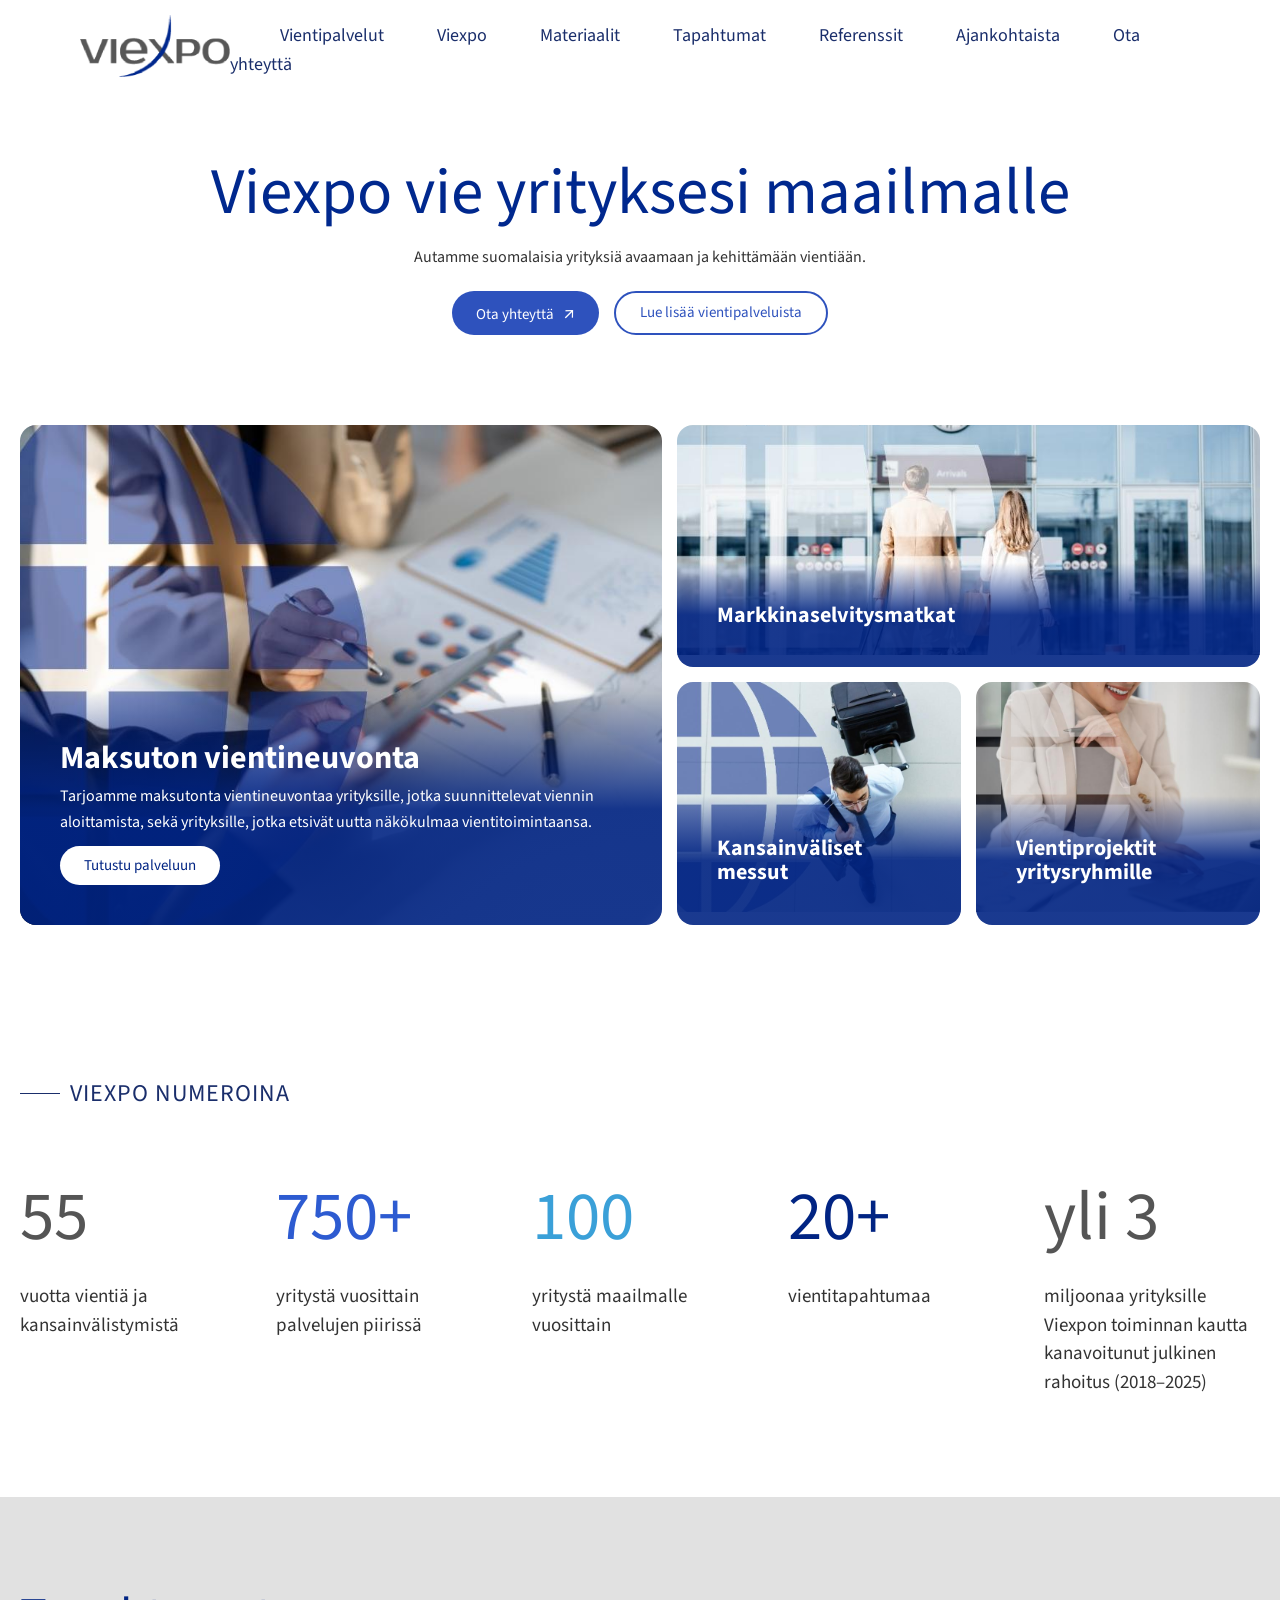
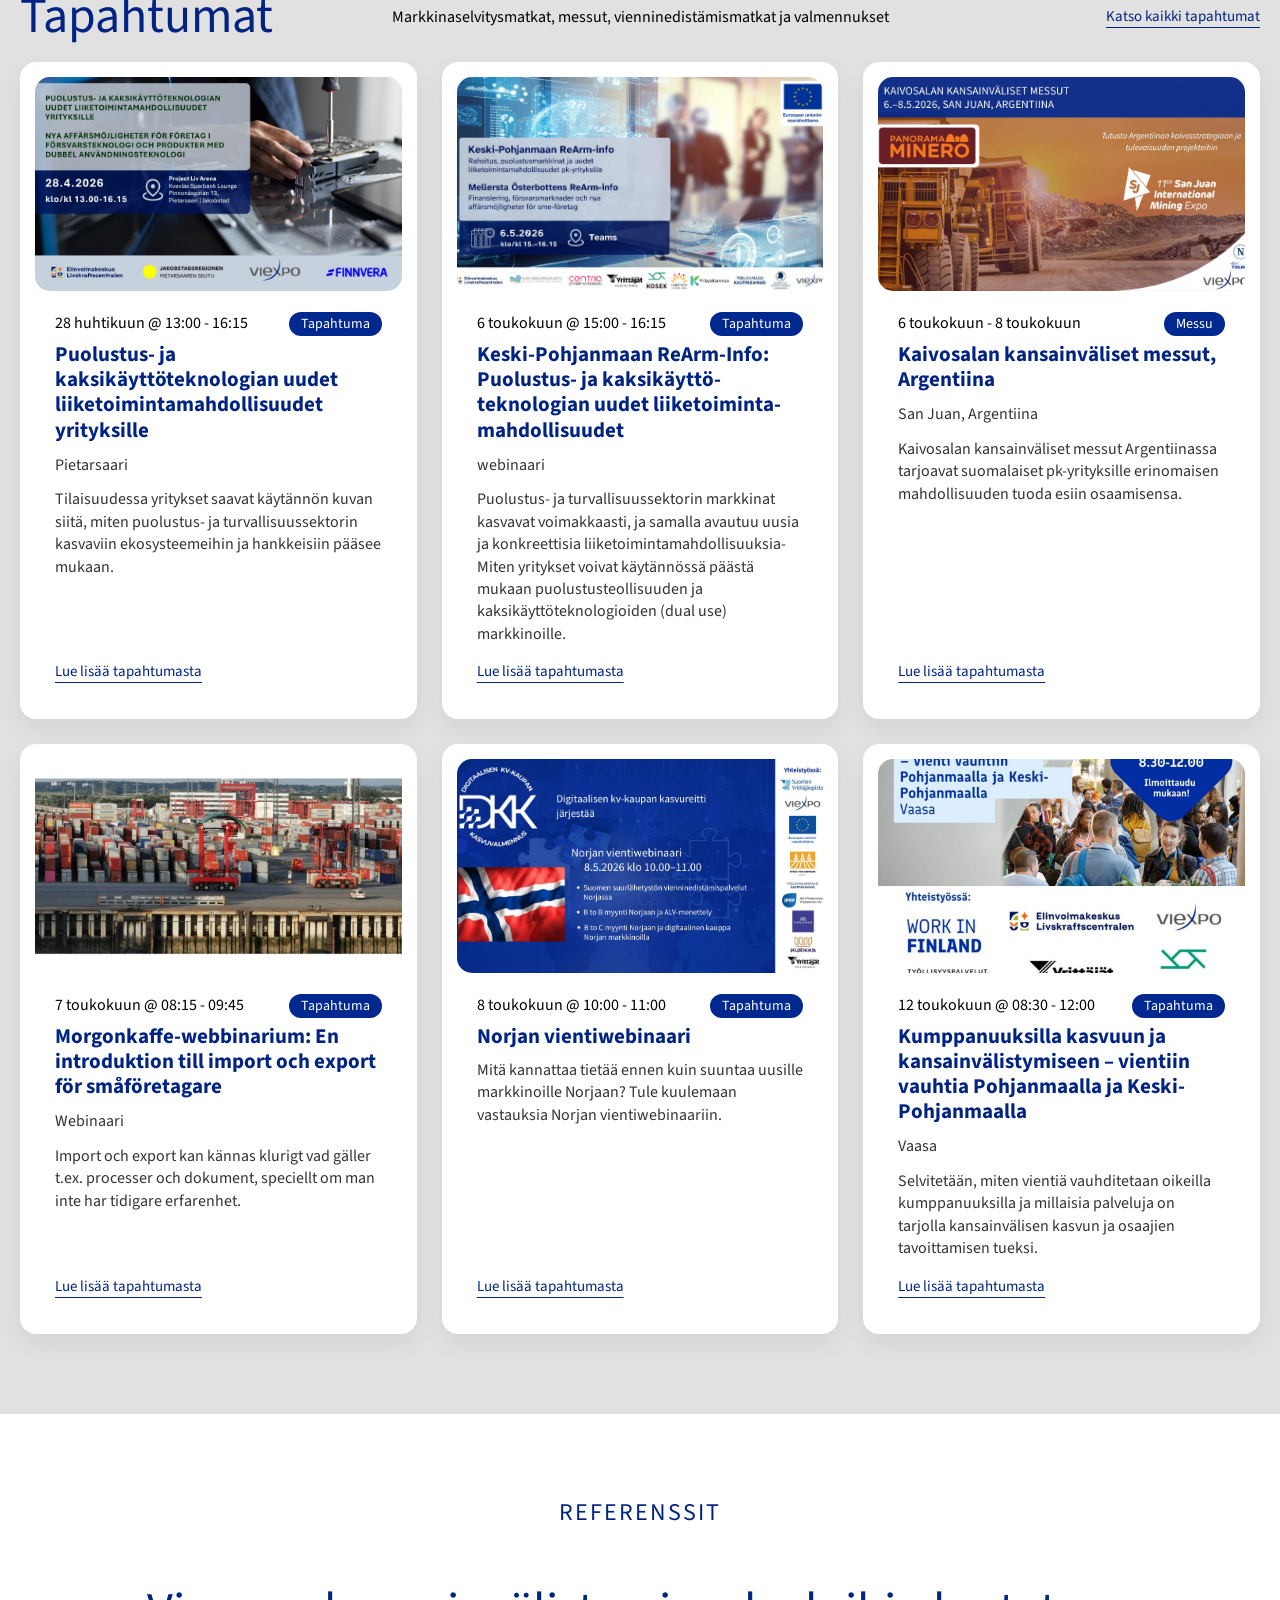
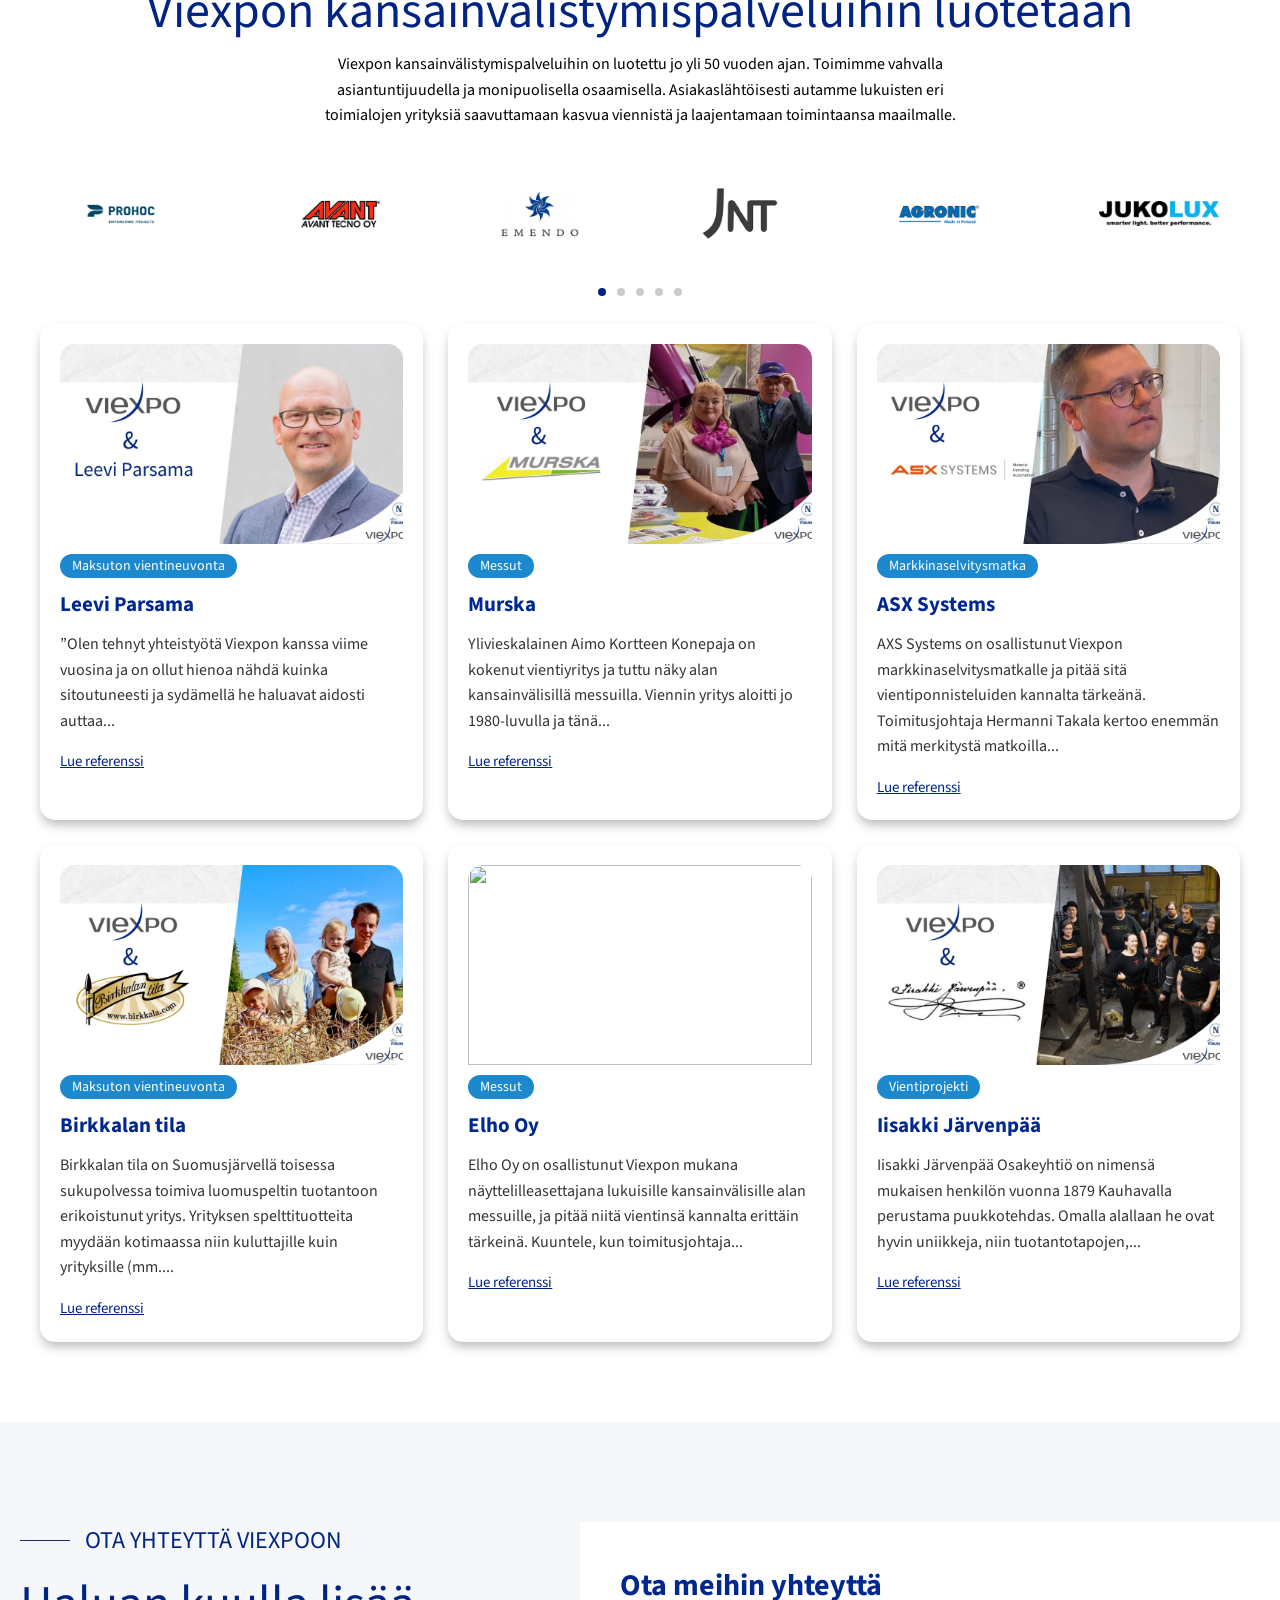
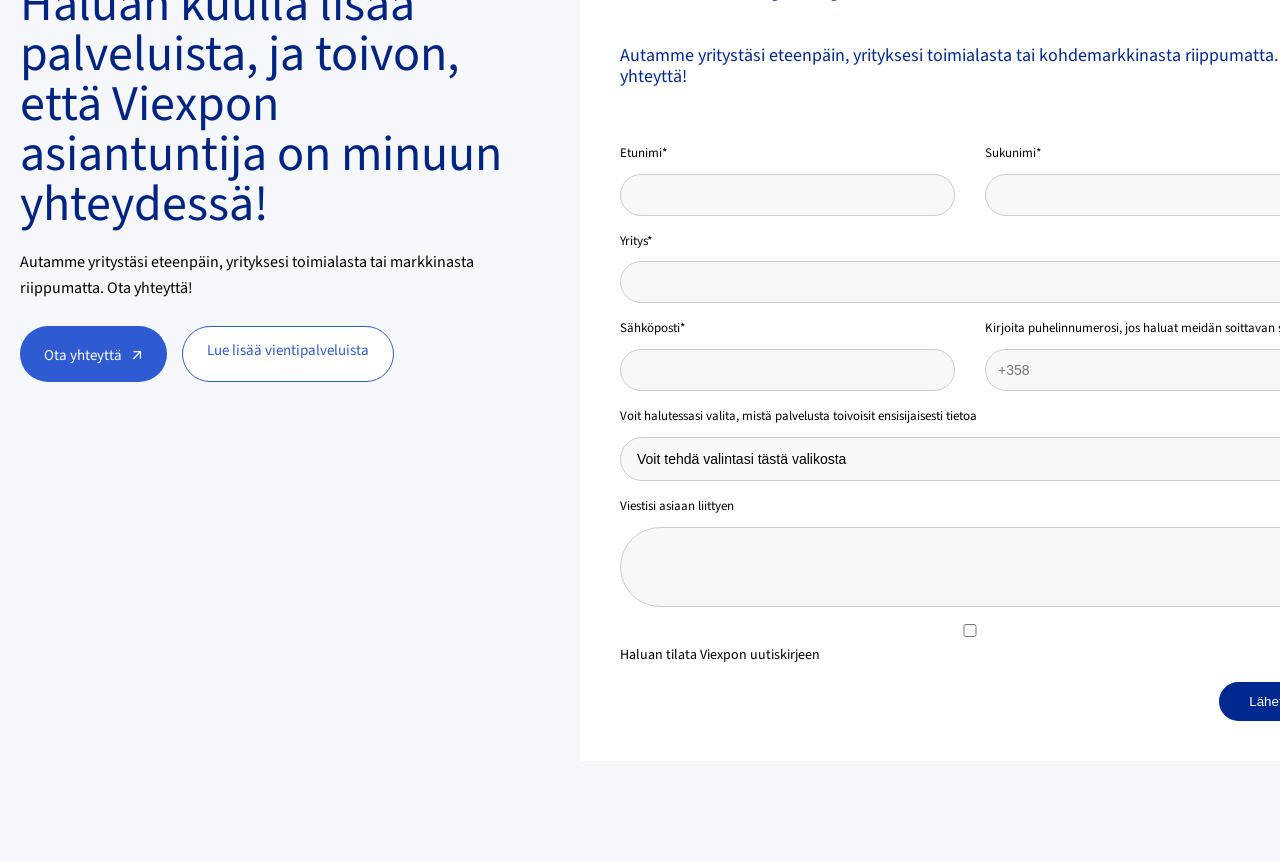
==== commit c6649711: "New section added" ====
--- a/frontpage.html
+++ b/frontpage.html
@@ -365,5 +365,83 @@
 
 </section>
 
+<section class="contact">
+  <div class="contact-container">
+
+    <div class="contact-left">
+
+      <div class="contact-header">
+        <span class="line"></span>
+        <h4>&nbsp;OTA YHTEYTTÄ VIEXPOON</h4>
+      </div>
+
+      <h2>Haluan kuulla lisää palveluista, ja toivon, että Viexpon asiantuntija on minuun yhteydessä!</h2>
+
+      <p>Autamme yritystäsi eteenpäin, yrityksesi toimialasta tai markkinasta riippumatta. Ota yhteyttä!</p>
+
+      <div class="contact-buttons">
+          <a href="#" class="btn primary">Ota yhteyttä &nbsp; <span style='font-size:20px;'>&#8599;</span></a>
+          <a href="#" class="btn secondary">Lue lisää vientipalveluista</a>
+      </div>
+
+    </div>
+
+    <div class="contact-right">
+
+      <form class="contact-form">
+        <h3>Ota meihin yhteyttä</h3>
+        <p>Autamme yritystäsi eteenpäin, yrityksesi toimialasta tai kohdemarkkinasta riippumatta. Ota yhteyttä!</p>
+        
+        <div class="row">
+          <div class="field">
+            <label>Etunimi*</label>
+            <input type="text" />
+          </div>
+
+          <div class="field">
+            <label>Sukunimi*</label>
+            <input type="text" />
+          </div>
+        </div>
+
+          <div class="field">
+            <label>Yritys*</label>
+            <input type="text" />
+          </div>
+
+          <div class="row">
+            <div class="field">
+              <label>Sähköposti*</label>
+              <input type="email" />
+            </div>
+
+            <div class="field">
+              <label>Kirjoita puhelinnumerosi, jos haluat meidän soittavan sinulle.</label>
+              <input type="text" placeholder="+358" />
+            </div>
+          </div>
+
+          <div class="field">
+            <label>Voit halutessasi valita, mistä palvelusta toivoisit ensisijaisesti tietoa</label>
+            <select>
+              <option>Voit tehdä valintasi tästä valikosta</option>
+            </select>
+          </div>
+
+          <div class="field">
+            <label>Viestisi asiaan liittyen</label>
+            <textarea></textarea>
+          </div>
+
+          <label class="checkbox">
+            <input type="checkbox"/>Haluan tilata Viexpon uutiskirjeen</input>
+          </label>
+          <button type="submit" class="submit-btn">Lähetä</button>
+      </form>
+    </div>
+
+  </div>
+</section>
+
 </body>
 </html>
--- a/frontpage.css
+++ b/frontpage.css
@@ -535,6 +535,156 @@
   text-decoration: underline;
 }
 
+/* Ota yhteyttä */
+.contact {
+  background: #f5f7fb;
+  padding: 100px 20px;
+  position: relative;
+}
+
+.contact-container {
+  max-width: 1300px;
+  margin: 0 auto;
+  display: grid;
+  grid-template-columns: 1fr 1fr;
+  gap: 60px;
+  align-items: start;
+}
+
+.contact-left h2 {
+  font-size: 50px;
+  color: #012483;
+  line-height: 1.0;
+  margin: 20px 0;
+  font-weight: normal;
+  width: 500px;
+}
+
+.contact-header {
+  display: flex;
+  align-items: center;
+  gap: 10px;
+  margin-bottom: 10px;
+}
+
+.contact-header .line {
+  width: 50px;
+  height: 1px;
+  background: #1a2e6b;
+}
+
+.contact-header h4 {
+  font-size: 24px;
+  color: #012483;
+  font-weight: normal;
+}
+
+.contact-left p {
+  margin-bottom: 25px;
+  font-size: 16px;
+}
+
+.section-label {
+  font-size: 24px;
+  text-transform: uppercase;
+  color: #012483;
+  border-bottom: 2px solid #012483;
+  padding-bottom: 4px;
+}
+
+.btn {
+  border-radius: 999px;
+  text-decoration: none;
+  font-size: 15px;
+}
+
+.primary {
+  background: #2e5bd1;
+  color: white;
+  padding: 12px 24px;
+}
+
+.secondary {
+  background: white;
+  border: 1px solid #2e5bd1;
+  color: #2e5bd1;
+  padding: 12px 24px;
+}
+
+.contact-buttons {
+  display: flex;
+  gap: 15px;
+}
+
+.contact-form {
+  background: white;
+  padding: 40px;
+  display: flex;
+  flex-direction: column;
+  gap: 15px;
+  min-width: 780px;
+} 
+
+.contact-form h3 {
+  font-size: 30px;
+  margin-bottom: 20px;
+  color: #00288e;
+}
+
+.contact-form p {
+  font-size: 18px;
+  color: #00288e;
+  margin-bottom: 40px;
+  line-height: 1.2;
+}
+
+.field {
+  display: flex;
+  flex-direction: column;
+  width: 100%;
+}
+
+.field label {
+  font-size: 13px;
+  margin-bottom: 10px;
+}
+
+.contact-form .row {
+  display: flex;
+  gap: 30px;
+}
+
+.contact-form input,
+.contact-form select,
+.contact-form textarea {
+  width: 100%;
+  padding: 12px;
+  border-radius: 25px;
+  border: 1px solid #ccc;
+  font-size: 14px;
+  background: #f7f9f9;
+}
+
+.contact-form textarea {
+  border-radius: 999px;
+  min-height: 80px;
+  resize: none;
+}
+
+.checkbox {
+  font-size: 14px;
+}
+
+.submit-btn {
+  width: fit-content;
+  margin-left: auto;
+  padding: 12px 30px;
+  background: #00288e;
+  color: white;
+  border-radius: 25px;
+  border: none;
+}
+
 @media (max-width: 900px) {
 
   .container {
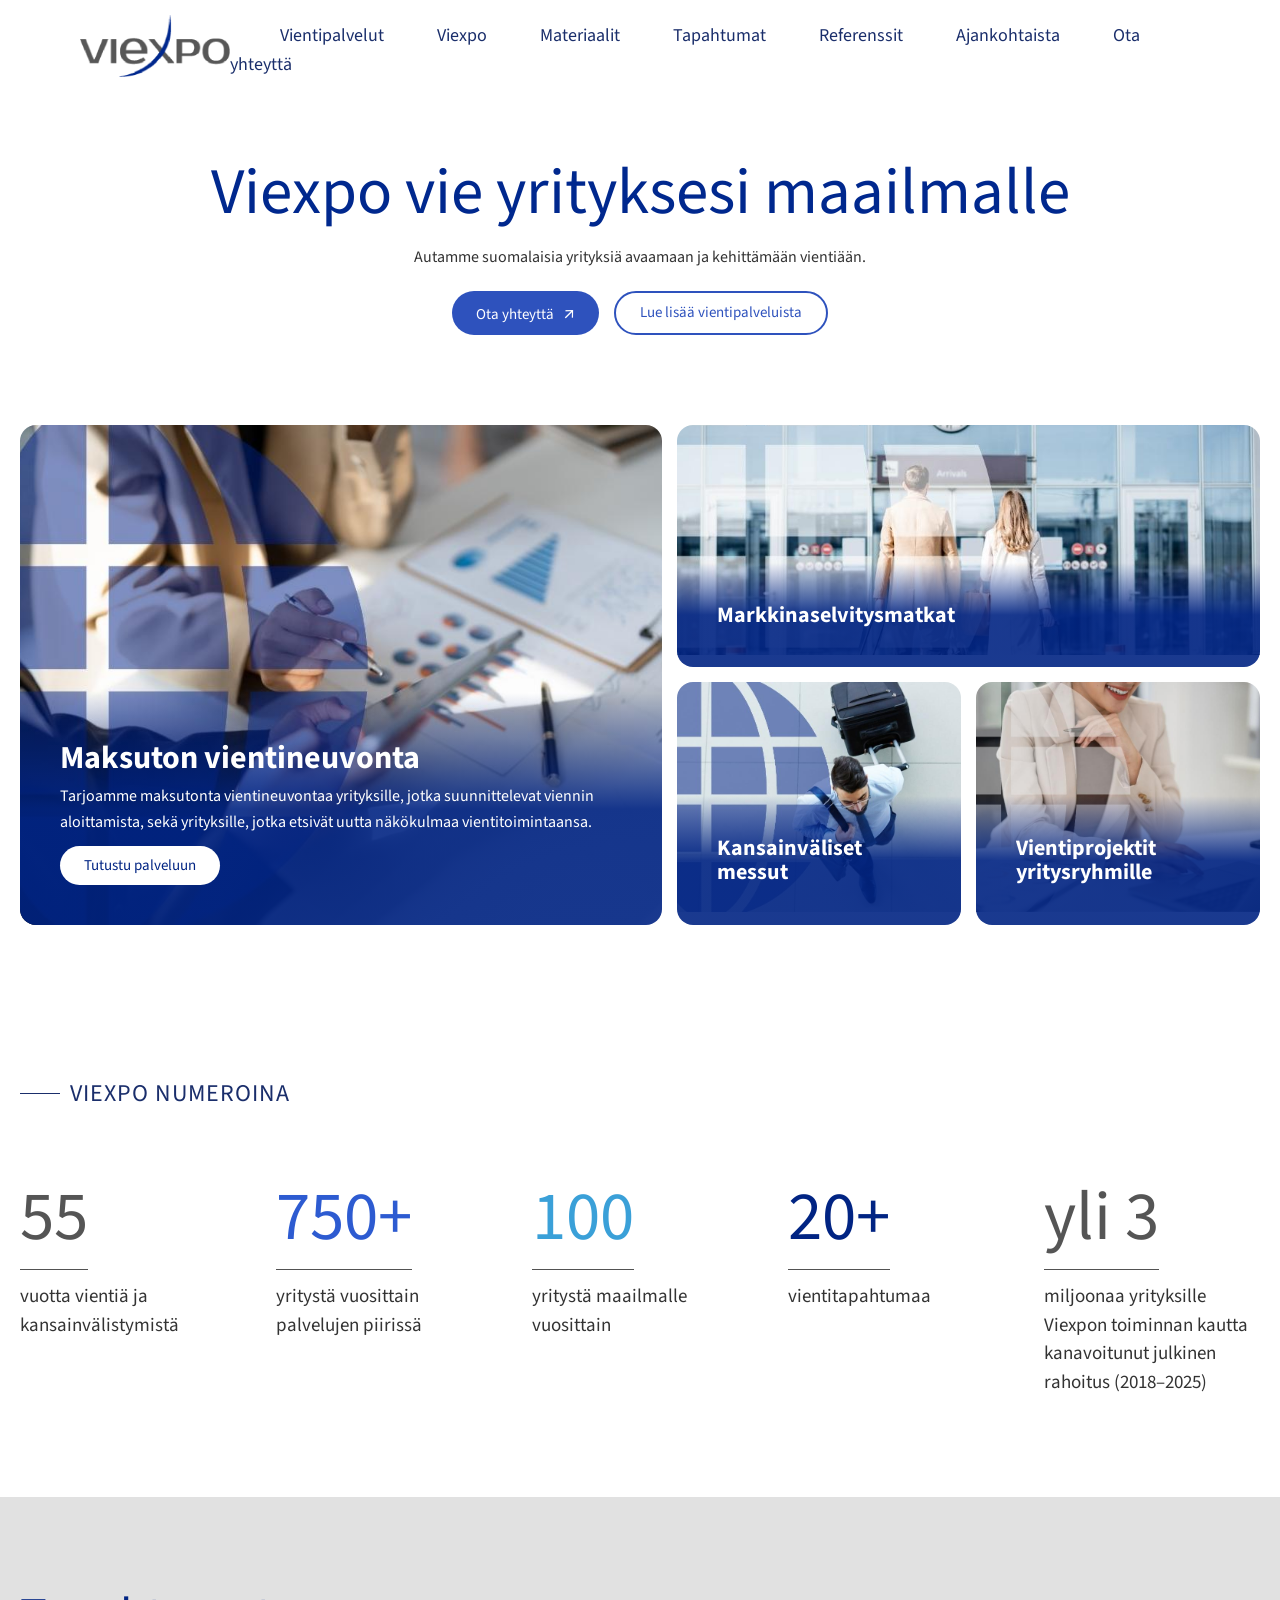
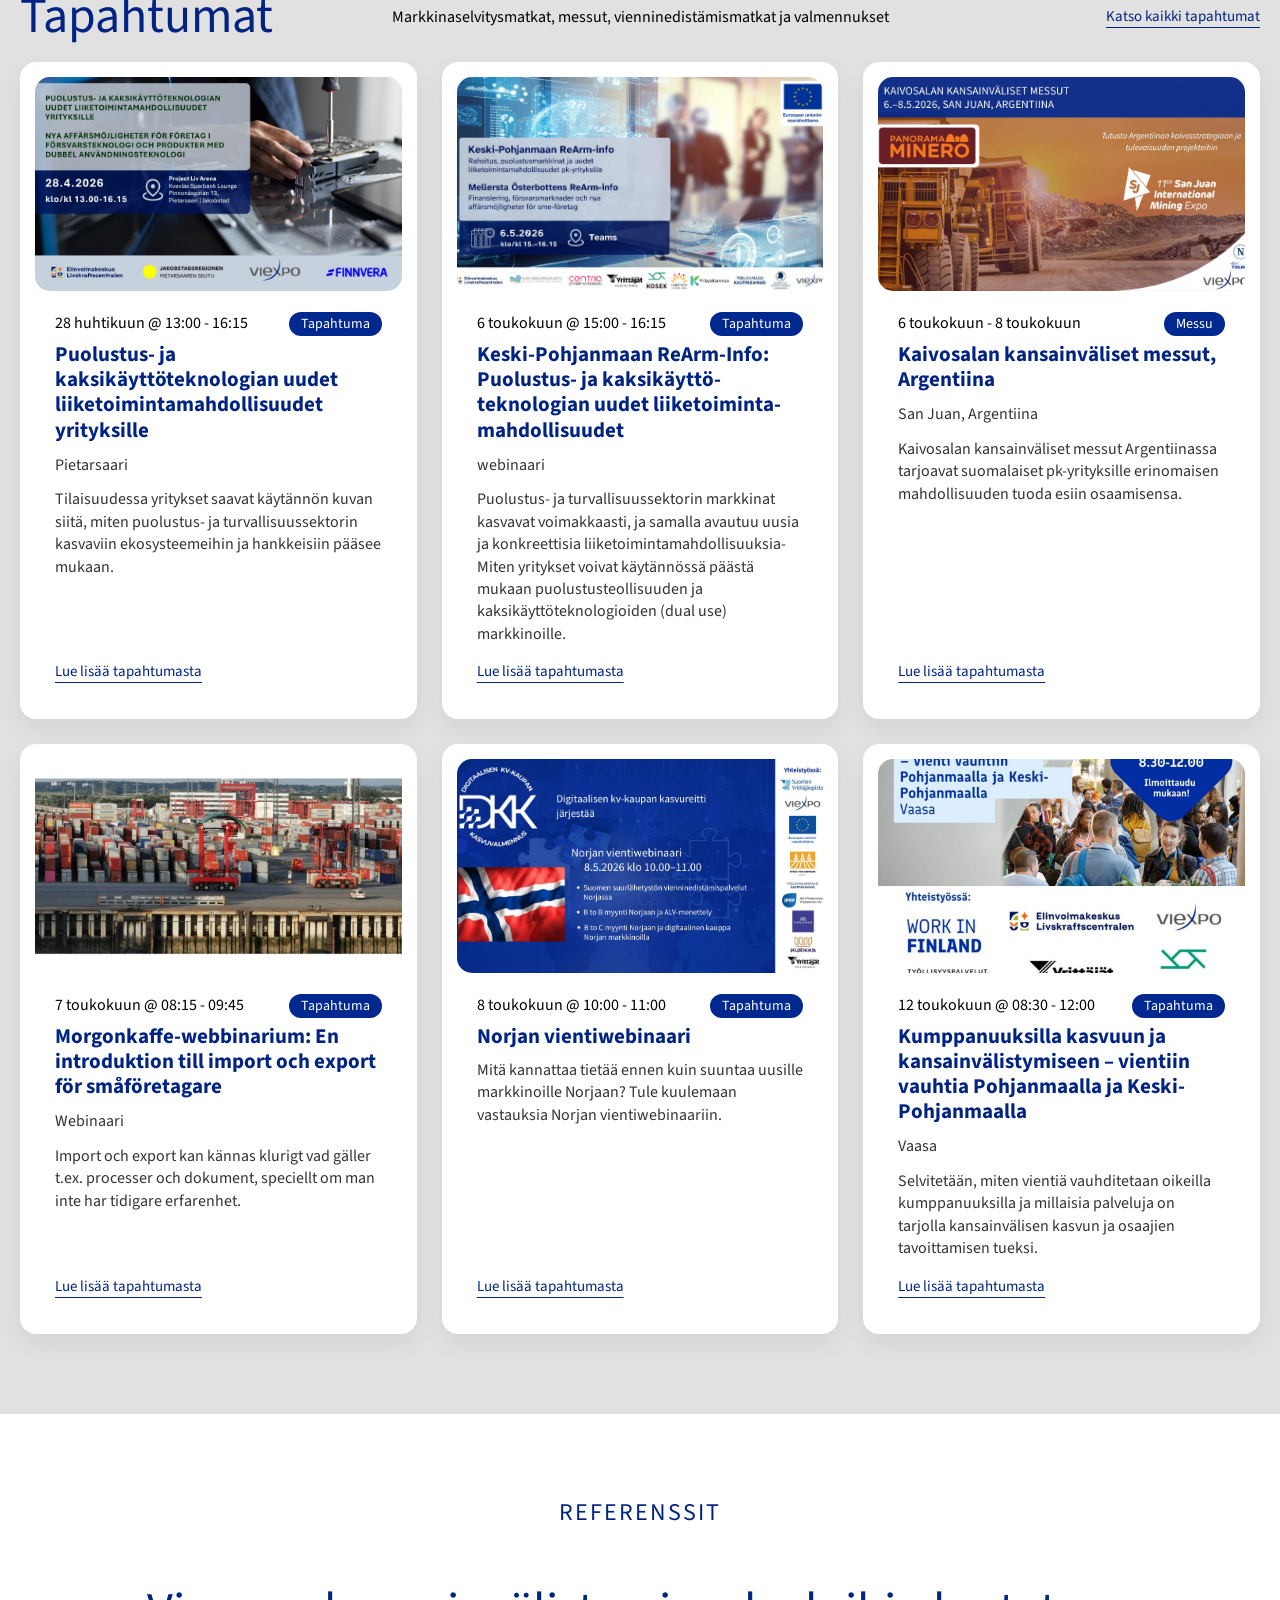
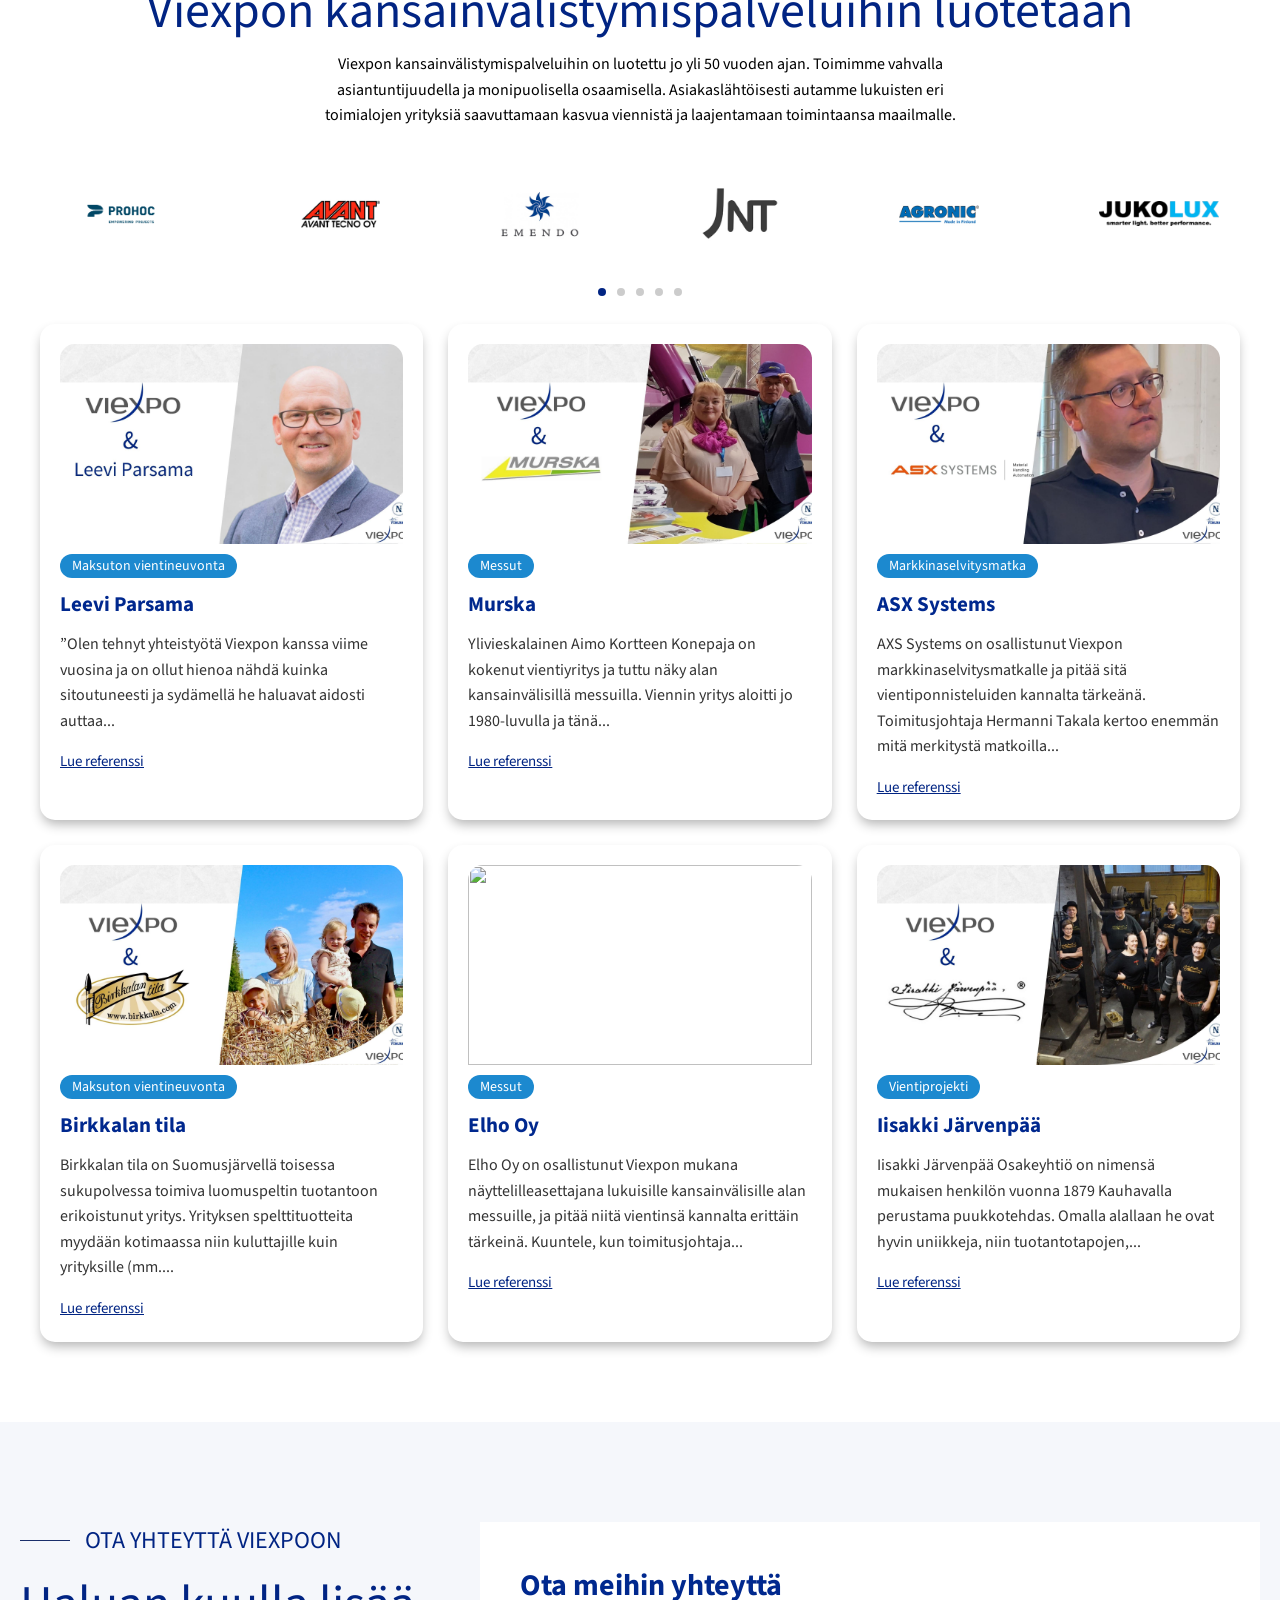
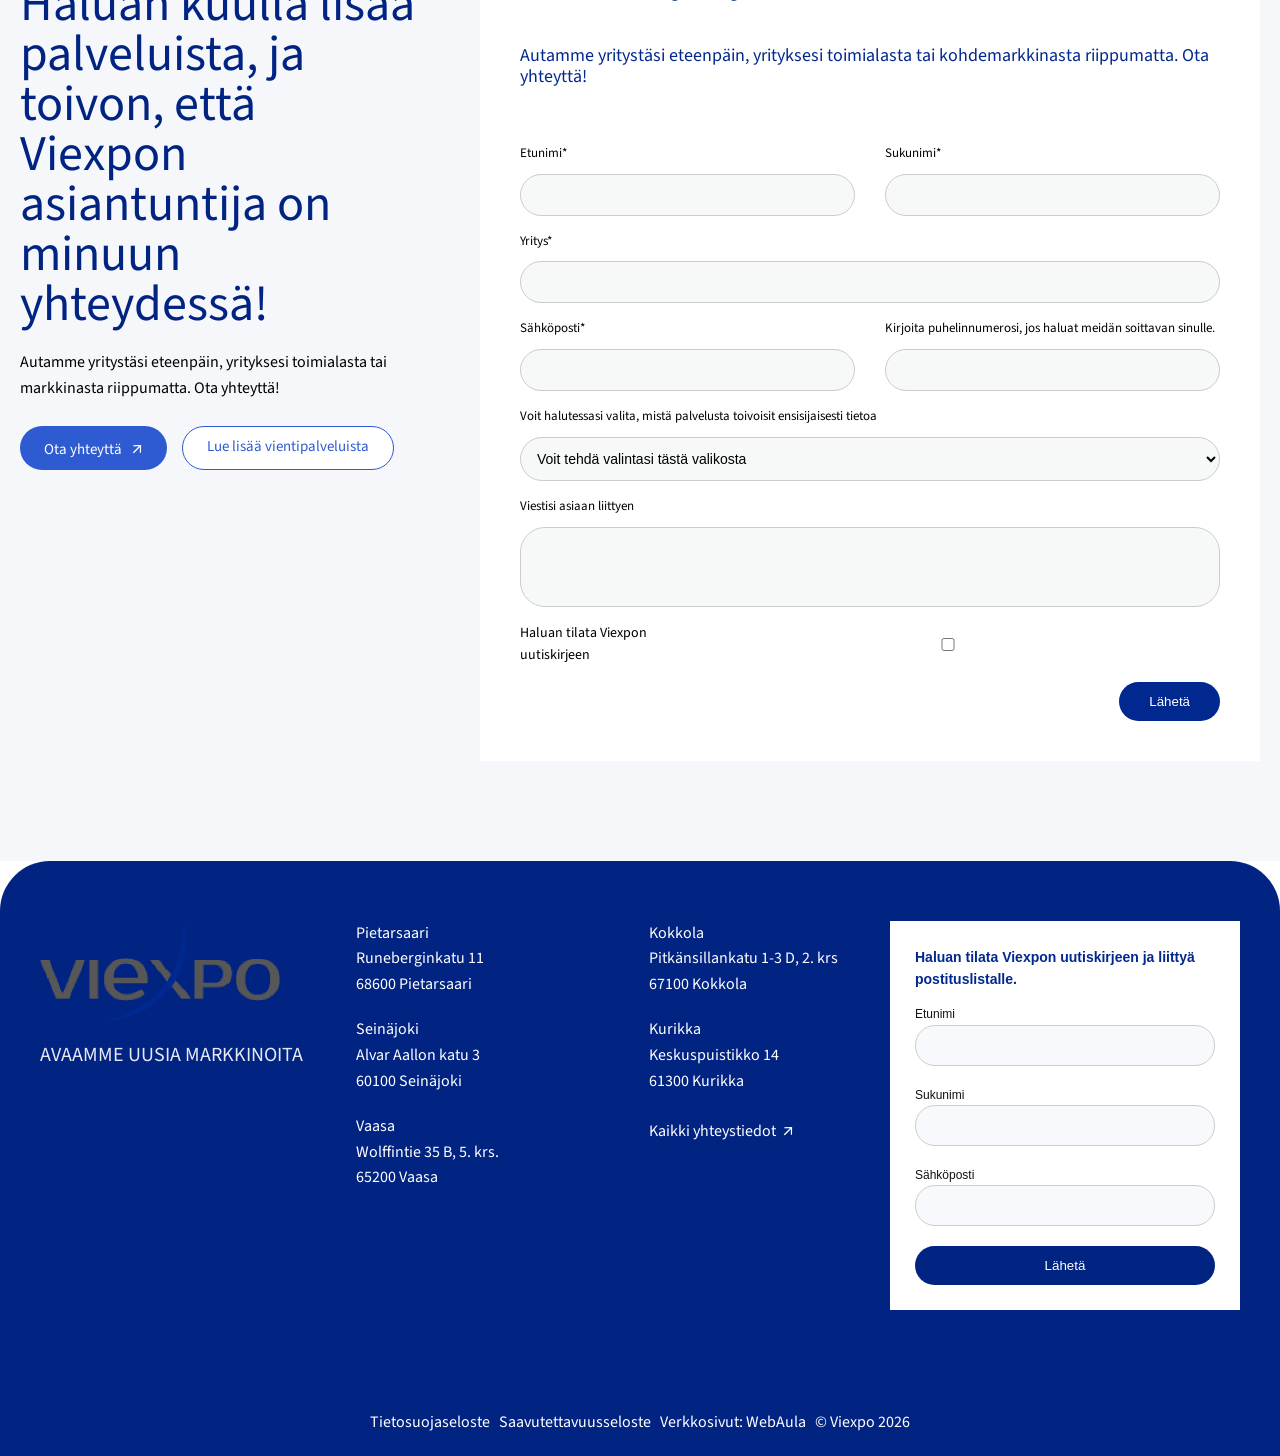
==== commit 158a1144: "Adjusted mobile view" ====
--- a/frontpage.html
+++ b/frontpage.html
@@ -417,7 +417,7 @@
 
             <div class="field">
               <label>Kirjoita puhelinnumerosi, jos haluat meidän soittavan sinulle.</label>
-              <input type="text" placeholder="+358" />
+              <input type="text"/>
             </div>
           </div>
 
@@ -433,9 +433,10 @@
             <textarea></textarea>
           </div>
 
-          <label class="checkbox">
-            <input type="checkbox"/>Haluan tilata Viexpon uutiskirjeen</input>
-          </label>
+            <div class="checkbox">
+              <label for="test">Haluan tilata Viexpon uutiskirjeen</label>
+              <input type="checkbox" name="test" id="test" />
+            </div>
           <button type="submit" class="submit-btn">Lähetä</button>
       </form>
     </div>
@@ -443,5 +444,52 @@
   </div>
 </section>
 
+<footer class="footer">
+
+  <div class="footer-container">
+
+    <div class="footer-left">
+      <img src="images/logo.jpg">
+      <p class="tagline">AVAAMME UUSIA MARKKINOITA</p>
+
+    </div>
+
+    <div class="footer-middle">
+
+      <div class="column">
+        <p>Pietarsaari<br>Runeberginkatu 11<br>68600 Pietarsaari</p>
+        <p>Seinäjoki<br>Alvar Aallon katu 3<br>60100 Seinäjoki</p>
+        <p>Vaasa<br>Wolffintie 35 B, 5. krs.<br>65200 Vaasa</p>
+      </div>
+
+      <div class="column">
+        <p>Kokkola<br>Pitkänsillankatu 1-3 D, 2. krs<br>67100 Kokkola</p>
+        <p>Kurikka<br>Keskuspuistikko 14<br>61300 Kurikka</p>
+        <p class="link">Kaikki yhteystiedot &nbsp;<span style='font-size:20px;'>&#8599;</span></p>
+      </div>
+
+    </div>
+
+    <div class="footer-form">
+      <h3>Haluan tilata Viexpon uutiskirjeen ja liittyä postituslistalle.</h3>
+
+      <label for="fname">Etunimi</label>
+      <input type="text">
+      <label for="lname">Sukunimi</label>
+      <input type="text">
+      <label for="email">Sähköposti</label>
+      <input type="email">
+
+      <button>Lähetä</button>
+    </div>
+
+  </div>
+
+  <div class="footer-bottom">
+    <p>Tietosuojaseloste &nbsp; Saavutettavuusseloste &nbsp; Verkkosivut: WebAula &nbsp; © Viexpo 2026</p>
+  </div>
+
+</footer>
+
 </body>
 </html>
--- a/frontpage.css
+++ b/frontpage.css
@@ -32,7 +32,8 @@
 .container {
   width: 100%;
   max-width: 1300px;
-  margin: auto;
+  margin: 0 auto;
+  padding: 0 20px;
 }
 
 .header .container {
@@ -94,6 +95,12 @@
   margin-bottom: 10px;
 }
 
+.tagline {
+  margin-bottom: 20px;
+  font-size: 20px;
+  opacity: 0.9;
+}
+
 .footer-middle {
   display: flex;
   gap: 150px;
@@ -115,6 +122,8 @@
   color: #111;
   padding: 25px;
   width: 350px;
+  font-family: Helvetica;
+  font-size: 12px;
 }
 
 .footer-form h3 {
@@ -130,6 +139,7 @@
   border-radius: 20px;
   border: 1px solid #ccc;
   outline: none;
+  background: #f7f9fc;
 }
 
 .footer-form button {
@@ -259,6 +269,10 @@
   font-size: 69px;
   font-weight: 400;
   margin-bottom: 10px;
+  text-decoration: underline;
+  text-underline-offset: 30px;
+  text-decoration-thickness: 1px;
+  text-decoration-color: #525252;
 }
 
 .number-item:nth-child(1) h2 { color: #555; }
@@ -557,7 +571,8 @@
   line-height: 1.0;
   margin: 20px 0;
   font-weight: normal;
-  width: 500px;
+  max-width: 500px;
+  width: 100%;
 }
 
 .contact-header {
@@ -596,6 +611,7 @@
   border-radius: 999px;
   text-decoration: none;
   font-size: 15px;
+  line-height: 1;
 }
 
 .primary {
@@ -622,6 +638,7 @@
   display: flex;
   flex-direction: column;
   gap: 15px;
+  width: 100%;
   min-width: 780px;
 } 
 
@@ -666,12 +683,14 @@
 }
 
 .contact-form textarea {
-  border-radius: 999px;
+  border-radius: 25px;
   min-height: 80px;
   resize: none;
 }
 
 .checkbox {
+  display: flex;
+  align-items: center;
   font-size: 14px;
 }
 
@@ -686,7 +705,7 @@
 }
 
 @media (max-width: 900px) {
-
+  /* Runko */
   .container {
   width: 100%;
   max-width: 1100px;
@@ -694,47 +713,130 @@
   padding: 0 15px; 
   }
 
-  .header-inner {
-    flex-direction: row;          
-    justify-content: space-between;
-    align-items: center;
-  }
-
-  .hero-card {
+  .home-hero h1 {
+    font-size: 42px;
+    line-height: 1.0;
+    margin-bottom: 20px;
+  }
+
+  .home-hero p {
+    font-size: 16px;
+  }
+
+  .hero-buttons {
+    margin-bottom: 0px;
+  }
+  /* Palvelut */
+  .services-grid {
+    grid-template-columns: 1fr;
+  }
+
+  .right-grid {
+    grid-template-rows: none;
+  }
+
+  .bottom-grid {
+    grid-template-columns: 1fr;
+  }
+
+  .card.large {
+    height: 250px;
+  }
+
+  .card img {
+    height: 250px;
+  }
+
+  .overlay {
+    padding: 20px;
+  }
+  /* Viexpo numeroina */
+  .numbers-header {
+    margin-top: 0px;
+    margin-bottom: 0px;
+  }
+
+  .numbers-grid {
+    grid-template-columns: 1fr;
+    line-height: 1.2;
+  }
+
+  .number-item h2 {
+    text-underline-offset: 20px;
+  }
+  /* Tapahtumat */
+  .events-header {
+    display: table-row;
+  }
+
+  .events-header .subtitle {
+    text-align: left;
+  }
+
+  .events-header h2 {
+    font-size: 32px;
+  }
+
+  .events-grid {
+    margin-top: 10px;
+    grid-template-columns: 1fr;
+  }
+  /* Referenssit */
+  .references-container h2 {
+    font-size: 32px;
+    line-height: 1.0;
+  }
+
+  .ref-logos {
+    gap: 0px;
+  }
+
+  .ref-grid {
+    grid-template-columns: 1fr;
+  }
+  /* Ota yhteyttä */
+  .contact {
+  padding: 60px 15px;
+  }
+
+  .contact-container {
+    grid-template-columns: 1fr;
+    gap: 40px;
+  }
+
+  .contact-form {
+    min-width: auto;
+    padding: 25px;
+  }
+
+  .contact-form .row {
     flex-direction: column;
-    margin-bottom: 50px;
-  }
-
-  .hero-image {
-    aspect-ratio: 16 / 9;
-    order: -1; 
-  }
-
-  .hero-image img {
-  width: 100%;
-  height: 100%;
-  object-fit: cover;
-  }
-
-  .hero-text h1 {
-    font-size: 28px;
-  }
-
-  .image-row {
+    gap: 12px;
+  }
+
+  .checkbox {
     display: flex;
-    flex-direction: row;
-    gap: 12px;
-  }
-
-  .image-row img {
-    width: 48%;
-    max-width: none;
-  }
-
-  .content {
-    margin-bottom: 50px;
-  }
-
+    flex-direction: column;
+    align-items: flex-start;
+    gap: 6px;
+  }
+
+  .contact-left h2 {
+    font-size: 32px;
+  }
+
+  .contact-left h4 {
+    font-size: 24px;
+  }
+
+  .contact-form h3 {
+    font-size: 30px;
+  }
+
+  .contact-form p {
+    font-size: 18px;
+  }
+  /* Footer */
   .footer-container {
     flex-direction: column;
   }
